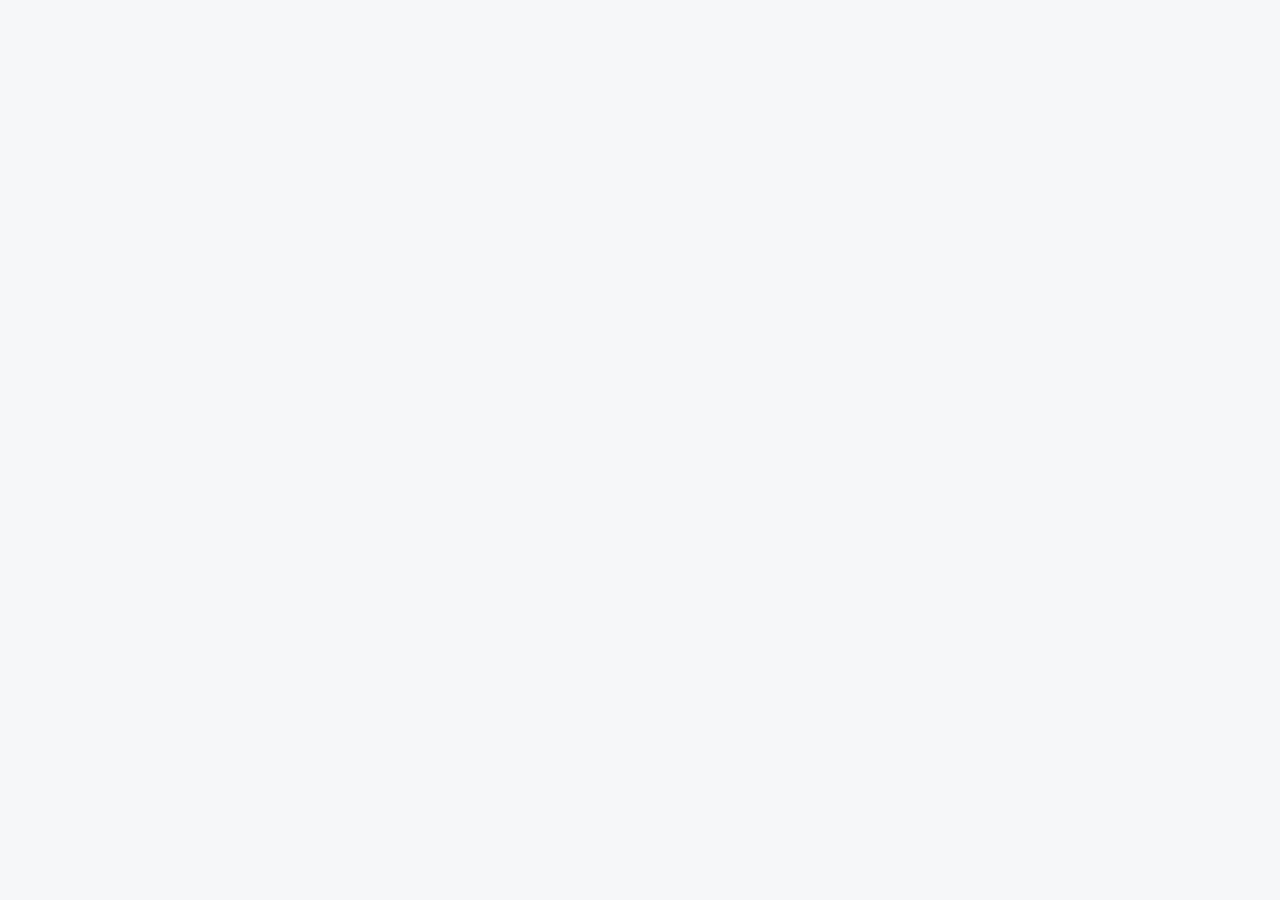
==== index.html @ ed0fdbe1 "Add files via upload" ====
<!doctype html>
<html lang="en">
<head>
  <meta charset="utf-8" />
  <meta name="viewport" content="width=device-width, initial-scale=1" />
  <title>Investable Foundation</title>
  <style>
    body { margin: 0; font-family: system-ui, sans-serif; background: #f6f7f9; color: #1a1a1a;
           display: grid; place-items: center; min-height: 100vh; padding: 16px; box-sizing: border-box; }
    .card { background: #fff; border-radius: 16px; padding: 32px; max-width: 420px; width: 100%;
            box-shadow: 0 4px 24px rgba(0,0,0,.08); text-align: center; }
    h1 { margin: 0 0 8px; font-size: 1.5rem; }
    .status { margin-top: 24px; padding: 12px; border-radius: 10px; font-weight: 600; }
    .ok { background: #e6f6ec; color: #17663a; }
    .bad { background: #fdecec; color: #a12020; }
    .wait { background: #eef1f5; color: #555; }
    button { margin-top: 16px; padding: 10px 20px; border: 0; border-radius: 8px;
             background: #1a1a1a; color: #fff; font-size: 1rem; cursor: pointer; }
  </style>
</head>
<body>
  <div id="root"></div>

  <script src="https://cdnjs.cloudflare.com/ajax/libs/react/18.3.1/umd/react.production.min.js"></script>
  <script src="https://cdnjs.cloudflare.com/ajax/libs/react-dom/18.3.1/umd/react-dom.production.min.js"></script>
  <script src="https://cdnjs.cloudflare.com/ajax/libs/babel-standalone/7.26.4/babel.min.js"></script>

  <script type="text/babel">
    const REPO = "Investable-business/investable-foundation";

    function App() {
      const [status, setStatus] = React.useState("wait");

      function check() {
        setStatus("wait");
        fetch(`https://api.github.com/repos/${REPO}`)
          .then(r => setStatus(r.ok ? "ok" : "bad"))
          .catch(() => setStatus("bad"));
      }

      React.useEffect(check, []);

      const text = {
        wait: "Checking connection…",
        ok: "✅ Connected to GitHub",
        bad: "❌ Could not reach GitHub",
      }[status];

      return (
        <div className="card">
          <h1>Investable Foundation</h1>
          <p>Test page. If you can see this, React is working.</p>
          <div className={`status ${status}`}>{text}</div>
          <button onClick={check}>Check again</button>
        </div>
      );
    }

    ReactDOM.createRoot(document.getElementById("root")).render(<App />);
  </script>
</body>
</html>
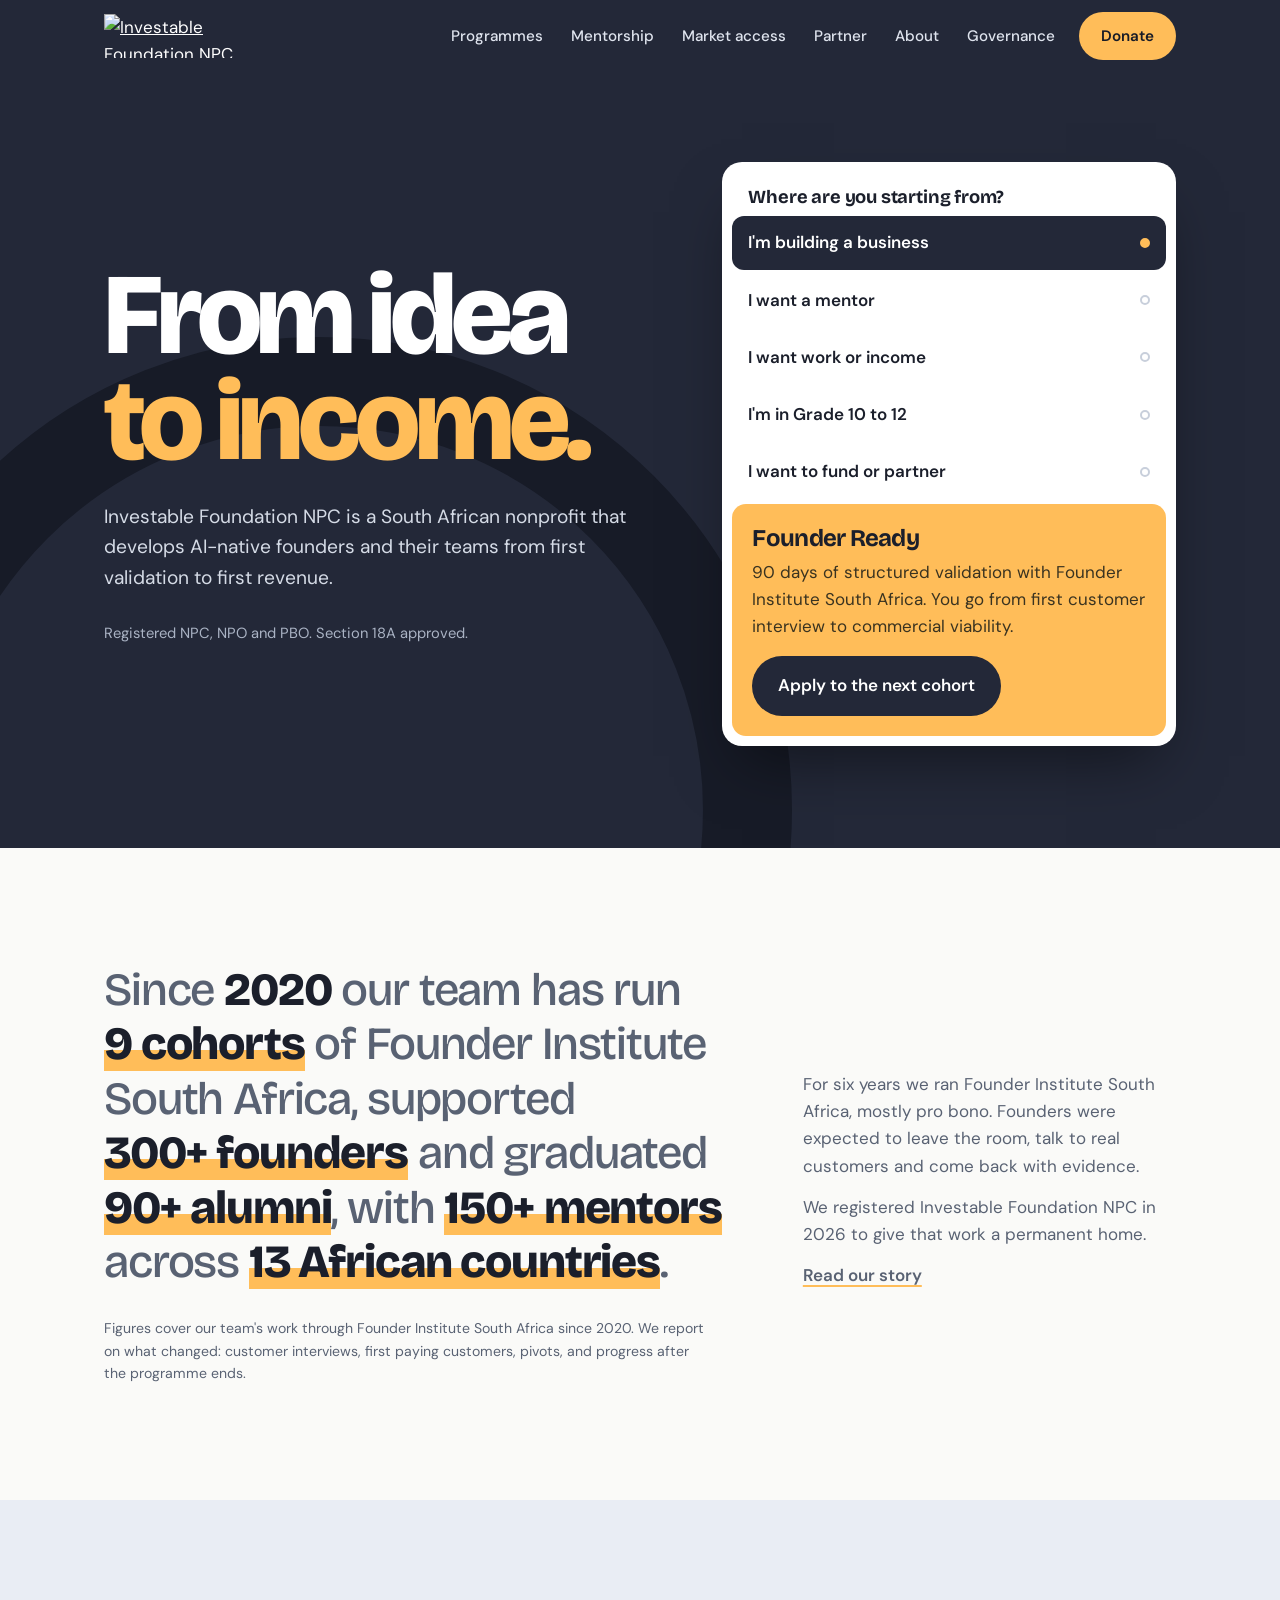
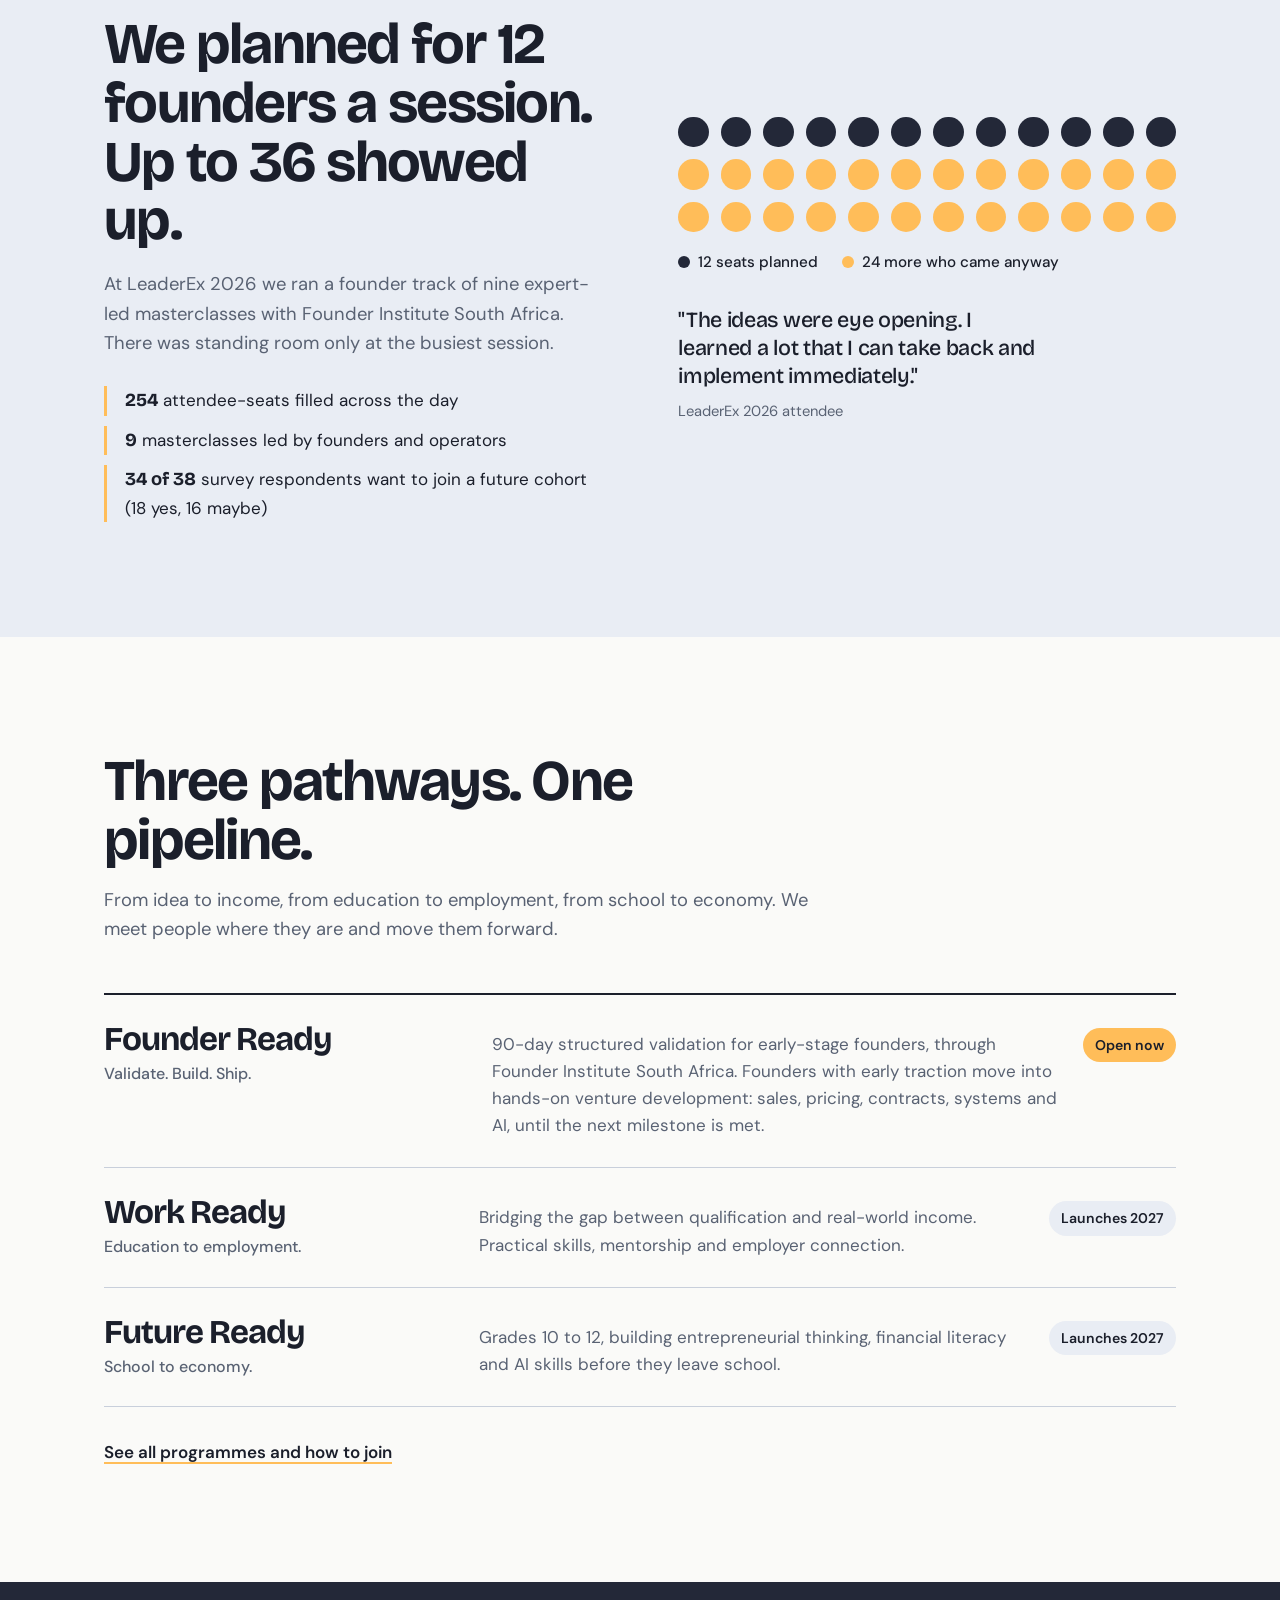
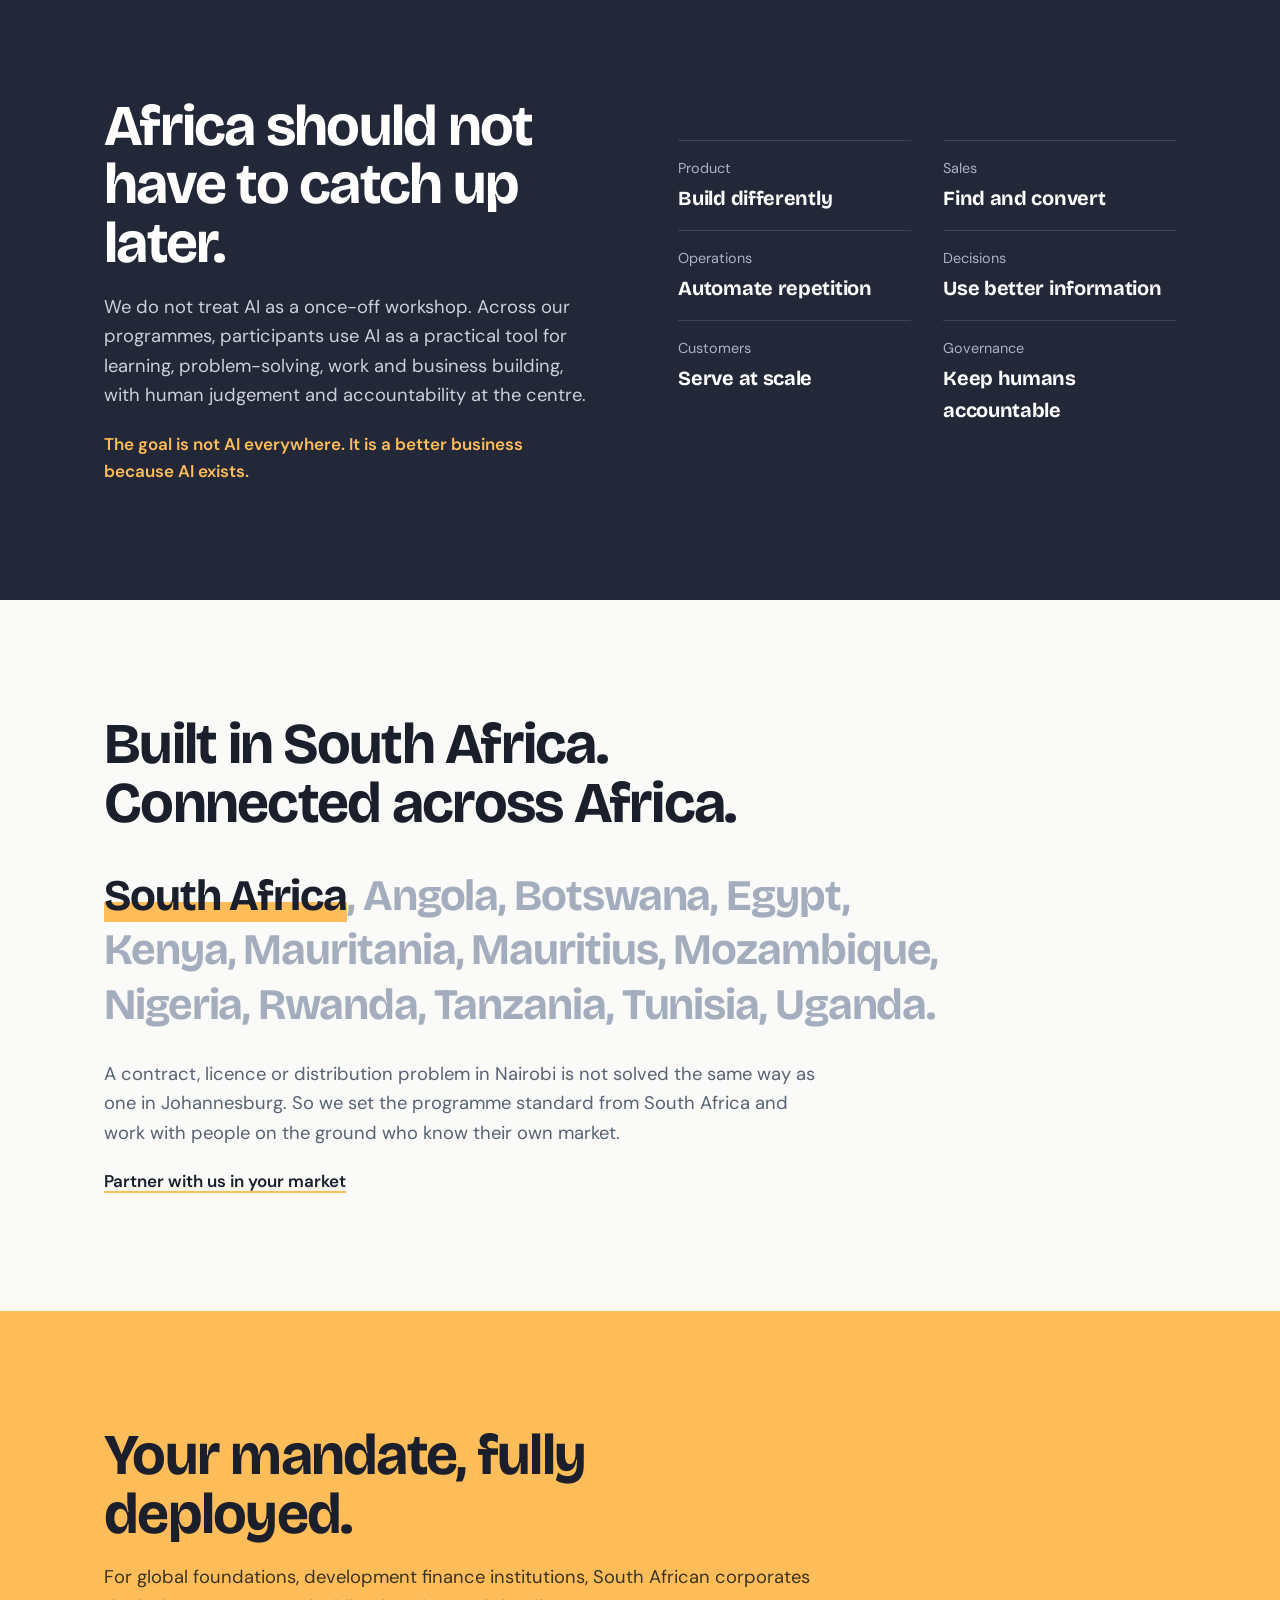
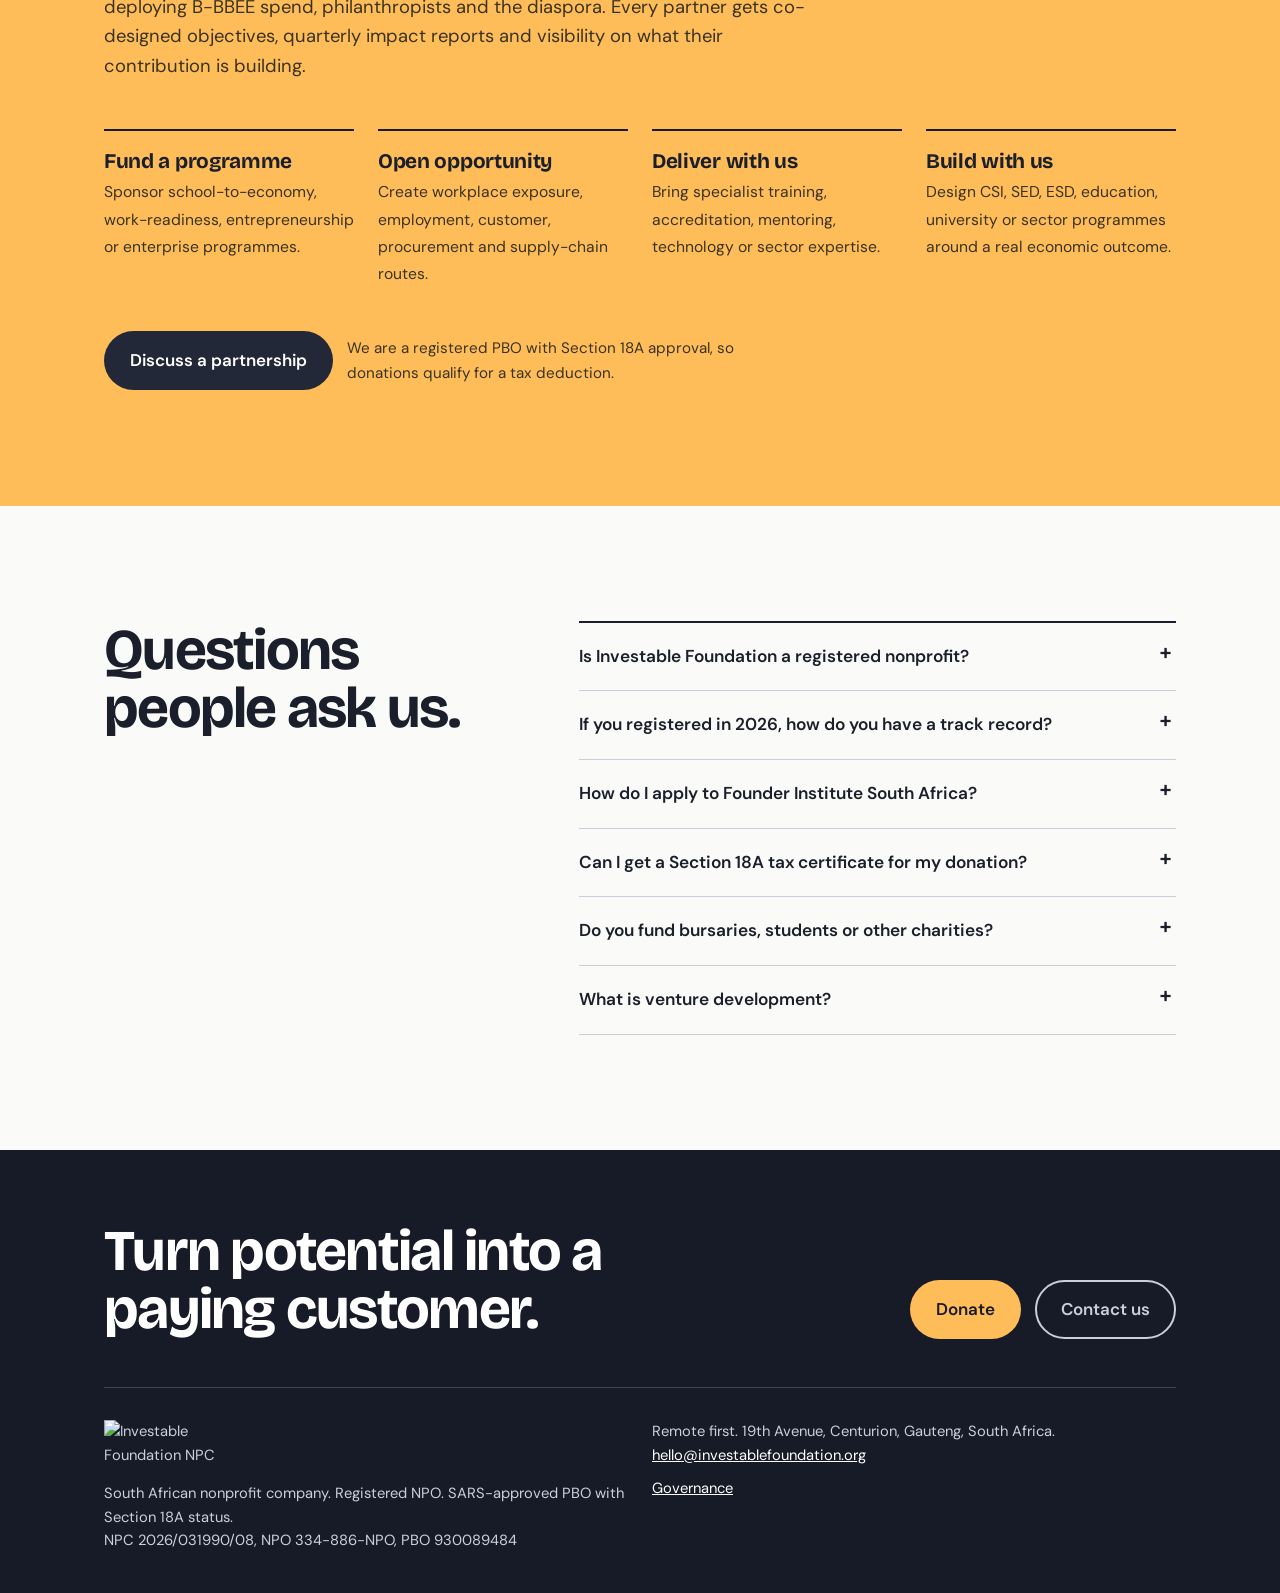
==== commit ba73987a: "Add files via upload" ====
--- a/index.html
+++ b/index.html
@@ -3,60 +3,426 @@
 <head>
   <meta charset="utf-8" />
   <meta name="viewport" content="width=device-width, initial-scale=1" />
-  <title>Investable Foundation</title>
+  <title>Investable Foundation NPC | From idea to income</title>
+  <meta name="description" content="A South African nonprofit that develops AI-native founders and their teams from first validation to first revenue. 300+ founders supported since 2020." />
+  <link rel="preconnect" href="https://fonts.googleapis.com" />
+  <link rel="preconnect" href="https://fonts.gstatic.com" crossorigin />
+  <link href="https://fonts.googleapis.com/css2?family=Bricolage+Grotesque:opsz,wght@12..96,500;12..96,700;12..96,800&family=DM+Sans:opsz,wght@9..40,400;9..40,500;9..40,600&display=swap" rel="stylesheet" />
   <style>
-    body { margin: 0; font-family: system-ui, sans-serif; background: #f6f7f9; color: #1a1a1a;
-           display: grid; place-items: center; min-height: 100vh; padding: 16px; box-sizing: border-box; }
-    .card { background: #fff; border-radius: 16px; padding: 32px; max-width: 420px; width: 100%;
-            box-shadow: 0 4px 24px rgba(0,0,0,.08); text-align: center; }
-    h1 { margin: 0 0 8px; font-size: 1.5rem; }
-    .status { margin-top: 24px; padding: 12px; border-radius: 10px; font-weight: 600; }
-    .ok { background: #e6f6ec; color: #17663a; }
-    .bad { background: #fdecec; color: #a12020; }
-    .wait { background: #eef1f5; color: #555; }
-    button { margin-top: 16px; padding: 10px 20px; border: 0; border-radius: 8px;
-             background: #1a1a1a; color: #fff; font-size: 1rem; cursor: pointer; }
+    :root {
+      --navy: #232838;       /* brand navy */
+      --navy-deep: #171b27;
+      --gold: #ffbd59;       /* brand gold */
+      --paper: #fafaf8;
+      --mist: #e9edf4;
+      --ink: #1b1f2b;
+      --slate: #596273;
+      --line: #c8cfdb;
+      --display: "Bricolage Grotesque", system-ui, sans-serif;
+      --body: "DM Sans", system-ui, sans-serif;
+      --pad: clamp(20px, 5vw, 72px);
+    }
+    * { box-sizing: border-box; }
+    html { scroll-behavior: smooth; }
+    body { margin: 0; font-family: var(--body); color: var(--ink); background: var(--paper); line-height: 1.6; font-size: 17px; }
+    img { max-width: 100%; }
+    a { color: inherit; }
+    .wrap { max-width: 1200px; margin: 0 auto; padding-inline: var(--pad); }
+    h1, h2, h3 { font-family: var(--display); letter-spacing: -0.03em; line-height: 1.02; margin: 0; }
+    h2 { font-size: clamp(2rem, 4.6vw, 3.6rem); font-weight: 700; max-width: 18ch; }
+    p { margin: 0; }
+    .lede { font-size: 1.15rem; max-width: 56ch; color: var(--slate); }
+    :focus-visible { outline: 3px solid var(--gold); outline-offset: 3px; border-radius: 4px; }
+
+    .btn { display: inline-block; padding: 14px 24px; border-radius: 999px; font-weight: 600; text-decoration: none; border: 2px solid transparent;
+           transition: background .15s, color .15s, border-color .15s; }
+    .btn-gold { background: var(--gold); color: var(--navy-deep); }
+    .btn-gold:hover { background: #ffcd82; }
+    .btn-navy { background: var(--navy); color: #fff; }
+    .btn-navy:hover { background: var(--navy-deep); }
+    .btn-line { border-color: currentColor; }
+    .btn-line:hover { background: rgba(255,255,255,.1); }
+    .text-link { font-weight: 600; text-underline-offset: 4px; text-decoration-thickness: 2px; text-decoration-color: var(--gold); }
+
+    /* ---------- Header ---------- */
+    header { background: var(--navy); color: #fff; position: sticky; top: 0; z-index: 20; }
+    header .wrap { display: flex; align-items: center; gap: 24px; min-height: 72px; }
+    header img { height: 44px; width: auto; display: block; }
+    nav { margin-left: auto; display: flex; gap: 28px; }
+    nav a { text-decoration: none; font-weight: 500; font-size: .95rem; color: #dfe4ee; }
+    nav a:hover { color: var(--gold); }
+    header .btn { padding: 10px 20px; font-size: .95rem; }
+
+    /* ---------- Hero ---------- */
+    .hero { background: var(--navy); color: #fff; padding: clamp(40px, 7vw, 96px) 0 clamp(56px, 8vw, 112px); position: relative; overflow: hidden; }
+    .hero::before { content: ""; position: absolute; left: -12vw; bottom: -34vw; width: 60vw; height: 60vw; border-radius: 50%;
+                    border: 7vw solid var(--navy-deep); pointer-events: none; }
+    .hero .wrap { display: grid; grid-template-columns: 1.1fr .9fr; gap: clamp(32px, 5vw, 80px); align-items: center; position: relative; }
+    h1 { font-size: clamp(3.2rem, 9vw, 7.2rem); font-weight: 800; line-height: .92; letter-spacing: -0.045em; }
+    h1 span { color: var(--gold); display: block; }
+    .hero p.sub { margin-top: 28px; font-size: 1.2rem; color: #d5dbe6; max-width: 44ch; }
+    .hero .status { margin-top: 28px; font-size: .92rem; color: #aab3c4; }
+
+    /* Router: pick who you are, see your next step */
+    .router { background: #fff; color: var(--ink); border-radius: 20px; padding: 10px; box-shadow: 0 30px 60px -20px rgba(0,0,0,.5); }
+    .router h2 { font-size: 1.15rem; letter-spacing: -0.01em; padding: 16px 16px 10px; max-width: none; }
+    .router [role=tablist] { display: grid; gap: 4px; }
+    .router [role=tab] { all: unset; box-sizing: border-box; width: 100%; cursor: pointer; padding: 13px 16px; border-radius: 12px; font-weight: 600;
+                         display: flex; justify-content: space-between; align-items: center; transition: background .15s; }
+    .router [role=tab]:hover { background: var(--mist); }
+    .router [role=tab]:focus-visible { outline: 3px solid var(--gold); }
+    .router [role=tab][aria-selected=true] { background: var(--navy); color: #fff; }
+    .router [role=tab] i { width: 10px; height: 10px; border-radius: 50%; border: 2px solid var(--line); flex: none; }
+    .router [role=tab][aria-selected=true] i { background: var(--gold); border-color: var(--gold); }
+    .panel { margin-top: 6px; background: var(--gold); border-radius: 14px; padding: 22px 20px 20px; }
+    .panel h3 { font-size: 1.5rem; font-weight: 700; }
+    .panel p { margin: 8px 0 16px; color: #3a3320; }
+    .panel[hidden] { display: none; }
+
+    /* ---------- Sections ---------- */
+    section { padding: clamp(64px, 9vw, 128px) 0; }
+    .record { background: var(--paper); }
+    .record .statement { font-family: var(--display); font-weight: 500; font-size: clamp(1.6rem, 3.6vw, 3rem); line-height: 1.18; letter-spacing: -0.025em; max-width: 26ch; color: var(--slate); }
+    .record .statement b { color: var(--ink); font-weight: 800; white-space: nowrap; }
+    .record .statement b mark { background: linear-gradient(transparent 62%, var(--gold) 62%); color: inherit; }
+    .record .cols { display: grid; grid-template-columns: 1.25fr .75fr; gap: clamp(32px, 6vw, 96px); align-items: end; }
+    .record .story p + p { margin-top: 14px; }
+    .record .story { color: var(--slate); }
+    .footnote { font-size: .88rem; color: var(--slate); margin-top: 28px; max-width: 60ch; }
+
+    /* LeaderEx: 12 planned vs 36 who showed up */
+    .proof { background: var(--mist); }
+    .proof .cols { display: grid; grid-template-columns: 1fr 1fr; gap: clamp(32px, 6vw, 96px); align-items: center; }
+    .proof h2 { margin-bottom: 20px; }
+    .seats { display: grid; grid-template-columns: repeat(12, 1fr); gap: clamp(6px, 1vw, 12px); max-width: 520px; }
+    .seats i { aspect-ratio: 1; border-radius: 50%; background: var(--gold); }
+    .seats i.planned { background: var(--navy); }
+    .legend { display: flex; gap: 24px; flex-wrap: wrap; margin-top: 18px; font-size: .95rem; font-weight: 500; }
+    .legend span::before { content: ""; display: inline-block; width: 12px; height: 12px; border-radius: 50%; margin-right: 8px; background: var(--navy); vertical-align: -1px; }
+    .legend span + span::before { background: var(--gold); }
+    .facts { list-style: none; padding: 0; margin: 28px 0 0; display: grid; gap: 10px; }
+    .facts li { padding-left: 18px; border-left: 3px solid var(--gold); }
+    .facts b { font-family: var(--display); font-size: 1.15rem; }
+    blockquote { margin: 32px 0 0; font-family: var(--display); font-size: 1.35rem; font-weight: 500; line-height: 1.3; letter-spacing: -0.015em; max-width: 26ch; }
+    blockquote footer { all: unset; display: block; margin-top: 10px; font: 400 .92rem var(--body); color: var(--slate); letter-spacing: 0; }
+
+    /* Programmes */
+    .programmes h2 { margin-bottom: 16px; }
+    .ways { margin-top: 48px; border-top: 2px solid var(--ink); }
+    .way { display: grid; grid-template-columns: .9fr 1.4fr auto; gap: 24px; align-items: baseline; padding: 28px 0; border-bottom: 1px solid var(--line); }
+    .way h3 { font-size: clamp(1.5rem, 2.6vw, 2.1rem); font-weight: 700; }
+    .way h3 small { display: block; font: 500 1rem var(--body); color: var(--slate); letter-spacing: 0; margin-top: 6px; }
+    .way p { color: var(--slate); max-width: 52ch; }
+    .tag { font-size: .88rem; font-weight: 600; padding: 6px 12px; border-radius: 999px; background: var(--mist); white-space: nowrap; }
+    .tag.open { background: var(--gold); }
+
+    /* AI */
+    .ai { background: var(--navy); color: #fff; }
+    .ai .cols { display: grid; grid-template-columns: 1fr 1fr; gap: clamp(32px, 6vw, 96px); }
+    .ai .lede { color: #c9d0dc; margin-top: 20px; }
+    .ai .punch { margin-top: 20px; font-weight: 600; color: var(--gold); max-width: 40ch; }
+    .ai dl { margin: 0; display: grid; grid-template-columns: 1fr 1fr; gap: 0 32px; align-self: center; }
+    .ai dl div { padding: 16px 0; border-top: 1px solid #3b4257; }
+    .ai dt { font-size: .9rem; color: #aab3c4; }
+    .ai dd { margin: 2px 0 0; font-family: var(--display); font-size: 1.25rem; font-weight: 700; letter-spacing: -0.015em; }
+
+    /* Reach */
+    .reach .countries { margin-top: 36px; font-family: var(--display); font-weight: 700; font-size: clamp(1.5rem, 3.4vw, 2.8rem); line-height: 1.25; letter-spacing: -0.025em; color: #a4adbd; max-width: 30ch; }
+    .reach .countries b { color: var(--ink); background: linear-gradient(transparent 62%, var(--gold) 62%); }
+    .reach .lede { margin-top: 28px; }
+    .reach .text-link { display: inline-block; margin-top: 20px; }
+
+    /* Partners */
+    .partners { background: var(--gold); }
+    .partners .lede { color: #3a3320; margin-top: 20px; }
+    .partners ul { list-style: none; padding: 0; margin: 48px 0 0; display: grid; grid-template-columns: repeat(4, 1fr); gap: 24px; }
+    .partners li { border-top: 2px solid var(--navy-deep); padding-top: 14px; }
+    .partners li b { font-family: var(--display); font-size: 1.3rem; display: block; letter-spacing: -0.015em; }
+    .partners li span { color: #3a3320; font-size: .98rem; }
+    .partners .actions { margin-top: 44px; display: flex; gap: 14px; flex-wrap: wrap; align-items: center; }
+    .partners .note { font-size: .95rem; color: #3a3320; max-width: 46ch; }
+
+    /* FAQ */
+    .faq .cols { display: grid; grid-template-columns: .8fr 1.2fr; gap: clamp(32px, 6vw, 96px); }
+    details { border-bottom: 1px solid var(--line); }
+    details:first-of-type { border-top: 2px solid var(--ink); }
+    summary { cursor: pointer; padding: 20px 36px 20px 0; font-weight: 600; font-size: 1.08rem; list-style: none; position: relative; }
+    summary::-webkit-details-marker { display: none; }
+    summary::after { content: "+"; position: absolute; right: 4px; top: 14px; font: 500 1.6rem var(--display); }
+    details[open] summary::after { content: "–"; }
+    details p { padding: 0 0 22px; color: var(--slate); max-width: 62ch; }
+
+    /* Footer */
+    footer.site { background: var(--navy-deep); color: #c9d0dc; padding: 72px 0 40px; }
+    footer.site h2 { color: #fff; max-width: 14ch; }
+    footer.site .top { display: flex; justify-content: space-between; gap: 32px; flex-wrap: wrap; align-items: end; padding-bottom: 48px; border-bottom: 1px solid #3b4257; }
+    footer.site .actions { display: flex; gap: 14px; flex-wrap: wrap; }
+    footer.site .meta { padding-top: 32px; display: grid; grid-template-columns: 1fr 1fr; gap: 24px; font-size: .92rem; }
+    footer.site .meta a { color: #fff; }
+    footer.site img { height: 48px; margin-bottom: 14px; display: block; }
+
+    @media (max-width: 900px) {
+      nav { display: none; }
+      header .btn { margin-left: auto; }
+      .hero .wrap, .record .cols, .proof .cols, .ai .cols, .faq .cols, footer.site .meta { grid-template-columns: 1fr; }
+      .way { grid-template-columns: 1fr; gap: 10px; }
+      .way .tag { justify-self: start; }
+      .partners ul { grid-template-columns: 1fr 1fr; }
+    }
+    @media (max-width: 520px) { .partners ul, .ai dl { grid-template-columns: 1fr; } }
+    @media (prefers-reduced-motion: reduce) { * { transition: none !important; } html { scroll-behavior: auto; } }
   </style>
 </head>
 <body>
-  <div id="root"></div>
-
-  <script src="https://cdnjs.cloudflare.com/ajax/libs/react/18.3.1/umd/react.production.min.js"></script>
-  <script src="https://cdnjs.cloudflare.com/ajax/libs/react-dom/18.3.1/umd/react-dom.production.min.js"></script>
-  <script src="https://cdnjs.cloudflare.com/ajax/libs/babel-standalone/7.26.4/babel.min.js"></script>
-
-  <script type="text/babel">
-    const REPO = "Investable-business/investable-foundation";
-
-    function App() {
-      const [status, setStatus] = React.useState("wait");
-
-      function check() {
-        setStatus("wait");
-        fetch(`https://api.github.com/repos/${REPO}`)
-          .then(r => setStatus(r.ok ? "ok" : "bad"))
-          .catch(() => setStatus("bad"));
-      }
-
-      React.useEffect(check, []);
-
-      const text = {
-        wait: "Checking connection…",
-        ok: "✅ Connected to GitHub",
-        bad: "❌ Could not reach GitHub",
-      }[status];
-
-      return (
-        <div className="card">
-          <h1>Investable Foundation</h1>
-          <p>Test page. If you can see this, React is working.</p>
-          <div className={`status ${status}`}>{text}</div>
-          <button onClick={check}>Check again</button>
-        </div>
-      );
+
+  <header>
+    <div class="wrap">
+      <a href="/"><img src="https://investablefoundation.org/assets/logo-inverted-web.png" alt="Investable Foundation NPC" width="139" height="44" /></a>
+      <nav aria-label="Main">
+        <a href="https://investablefoundation.org/programmes">Programmes</a>
+        <a href="https://investablefoundation.org/mentorship">Mentorship</a>
+        <a href="https://investablefoundation.org/market-access">Market access</a>
+        <a href="https://investablefoundation.org/partner">Partner</a>
+        <a href="https://investablefoundation.org/about">About</a>
+        <a href="https://investablefoundation.org/governance">Governance</a>
+      </nav>
+      <a class="btn btn-gold" href="mailto:hello@investablefoundation.org?subject=I%20would%20like%20to%20donate">Donate</a>
+    </div>
+  </header>
+
+  <main>
+    <div class="hero">
+      <div class="wrap">
+        <div>
+          <h1>From idea <span>to income.</span></h1>
+          <p class="sub">Investable Foundation NPC is a South African nonprofit that develops AI-native founders and their teams from first validation to first revenue.</p>
+          <p class="status">Registered NPC, NPO and PBO. Section 18A approved.</p>
+        </div>
+
+        <div class="router">
+          <h2 id="router-title">Where are you starting from?</h2>
+          <div role="tablist" aria-labelledby="router-title">
+            <button role="tab" aria-selected="true" aria-controls="p-founder" id="t-founder">I'm building a business <i></i></button>
+            <button role="tab" aria-selected="false" aria-controls="p-mentor" id="t-mentor" tabindex="-1">I want a mentor <i></i></button>
+            <button role="tab" aria-selected="false" aria-controls="p-work" id="t-work" tabindex="-1">I want work or income <i></i></button>
+            <button role="tab" aria-selected="false" aria-controls="p-school" id="t-school" tabindex="-1">I'm in Grade 10 to 12 <i></i></button>
+            <button role="tab" aria-selected="false" aria-controls="p-fund" id="t-fund" tabindex="-1">I want to fund or partner <i></i></button>
+          </div>
+          <div class="panel" role="tabpanel" id="p-founder" aria-labelledby="t-founder">
+            <h3>Founder Ready</h3>
+            <p>90 days of structured validation with Founder Institute South Africa. You go from first customer interview to commercial viability.</p>
+            <a class="btn btn-navy" href="https://investablefoundation.org/apply">Apply to the next cohort</a>
+          </div>
+          <div class="panel" role="tabpanel" id="p-mentor" aria-labelledby="t-mentor" hidden>
+            <h3>Mentorship</h3>
+            <p>Tell us about you and your business, and we'll assess how one of the 150+ mentors in our network can help.</p>
+            <a class="btn btn-navy" href="/apply">Apply for mentorship</a>
+          </div>
+          <div class="panel" role="tabpanel" id="p-work" aria-labelledby="t-work" hidden>
+            <h3>Work Ready</h3>
+            <p>Practical skills, mentorship and employer connection to get from a qualification to real income. Launches in 2027 with founding partners.</p>
+            <a class="btn btn-navy" href="https://investablefoundation.org/#start">Register your interest</a>
+          </div>
+          <div class="panel" role="tabpanel" id="p-school" aria-labelledby="t-school" hidden>
+            <h3>Future Ready</h3>
+            <p>Entrepreneurial thinking, financial literacy and AI skills for Grades 10 to 12, before you leave school. Launches in 2027 with founding partners.</p>
+            <a class="btn btn-navy" href="https://investablefoundation.org/#start">Register your interest</a>
+          </div>
+          <div class="panel" role="tabpanel" id="p-fund" aria-labelledby="t-fund" hidden>
+            <h3>Partner with us</h3>
+            <p>Co-designed objectives, quarterly impact reports, and visibility on what your contribution is building. Donations qualify for Section 18A.</p>
+            <a class="btn btn-navy" href="#partners">See how to partner</a>
+          </div>
+        </div>
+      </div>
+    </div>
+
+    <section class="record" id="track-record">
+      <div class="wrap">
+        <div class="cols">
+          <p class="statement">Since <b>2020</b> our team has run <b><mark>9 cohorts</mark></b> of Founder Institute South Africa, supported <b><mark>300+ founders</mark></b> and graduated <b><mark>90+ alumni</mark></b>, with <b><mark>150+ mentors</mark></b> across <b><mark>13 African countries</mark></b>.</p>
+          <div class="story">
+            <p>For six years we ran Founder Institute South Africa, mostly pro bono. Founders were expected to leave the room, talk to real customers and come back with evidence.</p>
+            <p>We registered Investable Foundation NPC in 2026 to give that work a permanent home.</p>
+            <p><a class="text-link" href="https://investablefoundation.org/about">Read our story</a></p>
+          </div>
+        </div>
+        <p class="footnote">Figures cover our team's work through Founder Institute South Africa since 2020. We report on what changed: customer interviews, first paying customers, pivots, and progress after the programme ends.</p>
+      </div>
+    </section>
+
+    <section class="proof" id="leaderex">
+      <div class="wrap cols">
+        <div>
+          <h2>We planned for 12 founders a session. Up to 36 showed up.</h2>
+          <p class="lede">At LeaderEx 2026 we ran a founder track of nine expert-led masterclasses with Founder Institute South Africa. There was standing room only at the busiest session.</p>
+          <ul class="facts">
+            <li><b>254</b> attendee-seats filled across the day</li>
+            <li><b>9</b> masterclasses led by founders and operators</li>
+            <li><b>34 of 38</b> survey respondents want to join a future cohort (18 yes, 16 maybe)</li>
+          </ul>
+        </div>
+        <div>
+          <div class="seats" id="seats" role="img" aria-label="36 people in a room planned for 12"></div>
+          <div class="legend"><span>12 seats planned</span><span>24 more who came anyway</span></div>
+          <blockquote>"The ideas were eye opening. I learned a lot that I can take back and implement immediately."
+            <footer>LeaderEx 2026 attendee</footer>
+          </blockquote>
+        </div>
+      </div>
+    </section>
+
+    <section class="programmes" id="programmes">
+      <div class="wrap">
+        <h2>Three pathways. One pipeline.</h2>
+        <p class="lede">From idea to income, from education to employment, from school to economy. We meet people where they are and move them forward.</p>
+        <div class="ways">
+          <div class="way">
+            <h3>Founder Ready <small>Validate. Build. Ship.</small></h3>
+            <p>90-day structured validation for early-stage founders, through Founder Institute South Africa. Founders with early traction move into hands-on venture development: sales, pricing, contracts, systems and AI, until the next milestone is met.</p>
+            <span class="tag open">Open now</span>
+          </div>
+          <div class="way">
+            <h3>Work Ready <small>Education to employment.</small></h3>
+            <p>Bridging the gap between qualification and real-world income. Practical skills, mentorship and employer connection.</p>
+            <span class="tag">Launches 2027</span>
+          </div>
+          <div class="way">
+            <h3>Future Ready <small>School to economy.</small></h3>
+            <p>Grades 10 to 12, building entrepreneurial thinking, financial literacy and AI skills before they leave school.</p>
+            <span class="tag">Launches 2027</span>
+          </div>
+        </div>
+        <p style="margin-top:32px"><a class="text-link" href="https://investablefoundation.org/programmes">See all programmes and how to join</a></p>
+      </div>
+    </section>
+
+    <section class="ai">
+      <div class="wrap cols">
+        <div>
+          <h2>Africa should not have to catch up later.</h2>
+          <p class="lede">We do not treat AI as a once-off workshop. Across our programmes, participants use AI as a practical tool for learning, problem-solving, work and business building, with human judgement and accountability at the centre.</p>
+          <p class="punch">The goal is not AI everywhere. It is a better business because AI exists.</p>
+        </div>
+        <dl>
+          <div><dt>Product</dt><dd>Build differently</dd></div>
+          <div><dt>Sales</dt><dd>Find and convert</dd></div>
+          <div><dt>Operations</dt><dd>Automate repetition</dd></div>
+          <div><dt>Decisions</dt><dd>Use better information</dd></div>
+          <div><dt>Customers</dt><dd>Serve at scale</dd></div>
+          <div><dt>Governance</dt><dd>Keep humans accountable</dd></div>
+        </dl>
+      </div>
+    </section>
+
+    <section class="reach" id="reach">
+      <div class="wrap">
+        <h2>Built in South Africa. Connected across Africa.</h2>
+        <p class="countries"><b>South Africa</b>, Angola, Botswana, Egypt, Kenya, Mauritania, Mauritius, Mozambique, Nigeria, Rwanda, Tanzania, Tunisia, Uganda.</p>
+        <p class="lede">A contract, licence or distribution problem in Nairobi is not solved the same way as one in Johannesburg. So we set the programme standard from South Africa and work with people on the ground who know their own market.</p>
+        <a class="text-link" href="https://investablefoundation.org/#start">Partner with us in your market</a>
+      </div>
+    </section>
+
+    <section class="partners" id="partners">
+      <div class="wrap">
+        <h2>Your mandate, fully deployed.</h2>
+        <p class="lede">For global foundations, development finance institutions, South African corporates deploying B-BBEE spend, philanthropists and the diaspora. Every partner gets co-designed objectives, quarterly impact reports and visibility on what their contribution is building.</p>
+        <ul>
+          <li><b>Fund a programme</b><span>Sponsor school-to-economy, work-readiness, entrepreneurship or enterprise programmes.</span></li>
+          <li><b>Open opportunity</b><span>Create workplace exposure, employment, customer, procurement and supply-chain routes.</span></li>
+          <li><b>Deliver with us</b><span>Bring specialist training, accreditation, mentoring, technology or sector expertise.</span></li>
+          <li><b>Build with us</b><span>Design CSI, SED, ESD, education, university or sector programmes around a real economic outcome.</span></li>
+        </ul>
+        <div class="actions">
+          <a class="btn btn-navy" href="https://investablefoundation.org/#start">Discuss a partnership</a>
+          <p class="note">We are a registered PBO with Section 18A approval, so donations qualify for a tax deduction.</p>
+        </div>
+      </div>
+    </section>
+
+    <section class="faq">
+      <div class="wrap cols">
+        <h2>Questions people ask us.</h2>
+        <div>
+          <details>
+            <summary>Is Investable Foundation a registered nonprofit?</summary>
+            <p>Yes. We are a registered NPC (2026/031990/08), NPO (334-886-NPO) and SARS-approved PBO (930089484) with Section 18A approval.</p>
+          </details>
+          <details>
+            <summary>If you registered in 2026, how do you have a track record?</summary>
+            <p>Our team has delivered Founder Institute South Africa since 2020, across nine cohorts and more than 90 alumni. The NPC gives that work a permanent public-benefit home.</p>
+          </details>
+          <details>
+            <summary>How do I apply to Founder Institute South Africa?</summary>
+            <p>Apply at <a href="https://investablefoundation.org/apply">investablefoundation.org/apply</a>. We will share the next cohort dates when you apply.</p>
+          </details>
+          <details>
+            <summary>Can I get a Section 18A tax certificate for my donation?</summary>
+            <p>Yes. Tell us when you donate and we will send you a Section 18A receipt. Any cash donation qualifies, including once-off, monthly and corporate donations. Donations of goods or services, and sponsorships that come with a significant benefit in return, may not qualify.</p>
+          </details>
+          <details>
+            <summary>Do you fund bursaries, students or other charities?</summary>
+            <p>No. We run structured founder development and work-readiness programmes. We do not fund individual bursaries, student studies, other foundations or charities.</p>
+          </details>
+          <details>
+            <summary>What is venture development?</summary>
+            <p>Hands-on, stage-gated support for founders with early traction. We work inside the business on sales, pricing, contracts, systems and AI until the next milestone is met. It is not shared office space.</p>
+          </details>
+        </div>
+      </div>
+    </section>
+  </main>
+
+  <footer class="site">
+    <div class="wrap">
+      <div class="top">
+        <h2>Turn potential into a paying customer.</h2>
+        <div class="actions">
+          <a class="btn btn-gold" href="mailto:hello@investablefoundation.org?subject=I%20would%20like%20to%20donate">Donate</a>
+          <a class="btn btn-line" href="https://investablefoundation.org/#start">Contact us</a>
+        </div>
+      </div>
+      <div class="meta">
+        <div>
+          <img src="https://investablefoundation.org/assets/logo-inverted-web.png" alt="Investable Foundation NPC" width="151" height="48" loading="lazy" />
+          <p>South African nonprofit company. Registered NPO. SARS-approved PBO with Section 18A status.</p>
+          <p>NPC 2026/031990/08, NPO 334-886-NPO, PBO 930089484</p>
+        </div>
+        <div>
+          <p>Remote first. 19th Avenue, Centurion, Gauteng, South Africa.</p>
+          <p><a href="mailto:hello@investablefoundation.org">hello@investablefoundation.org</a></p>
+          <p style="margin-top:10px"><a href="https://investablefoundation.org/governance">Governance</a></p>
+        </div>
+      </div>
+    </div>
+  </footer>
+
+  <script>
+    // Router tabs: click or arrow keys to switch panel.
+    const tabs = [...document.querySelectorAll('[role=tab]')];
+    function select(tab) {
+      tabs.forEach(t => {
+        const on = t === tab;
+        t.setAttribute('aria-selected', on);
+        t.tabIndex = on ? 0 : -1;
+        document.getElementById(t.getAttribute('aria-controls')).hidden = !on;
+      });
     }
-
-    ReactDOM.createRoot(document.getElementById("root")).render(<App />);
+    tabs.forEach((t, i) => {
+      t.addEventListener('click', () => select(t));
+      t.addEventListener('keydown', e => {
+        const d = { ArrowDown: 1, ArrowRight: 1, ArrowUp: -1, ArrowLeft: -1 }[e.key];
+        if (!d) return;
+        e.preventDefault();
+        const next = tabs[(i + d + tabs.length) % tabs.length];
+        select(next); next.focus();
+      });
+    });
+
+    // LeaderEx seats: 12 planned, 36 came.
+    document.getElementById('seats').innerHTML =
+      Array.from({ length: 36 }, (_, i) => `<i class="${i < 12 ? 'planned' : ''}"></i>`).join('');
   </script>
 </body>
 </html>
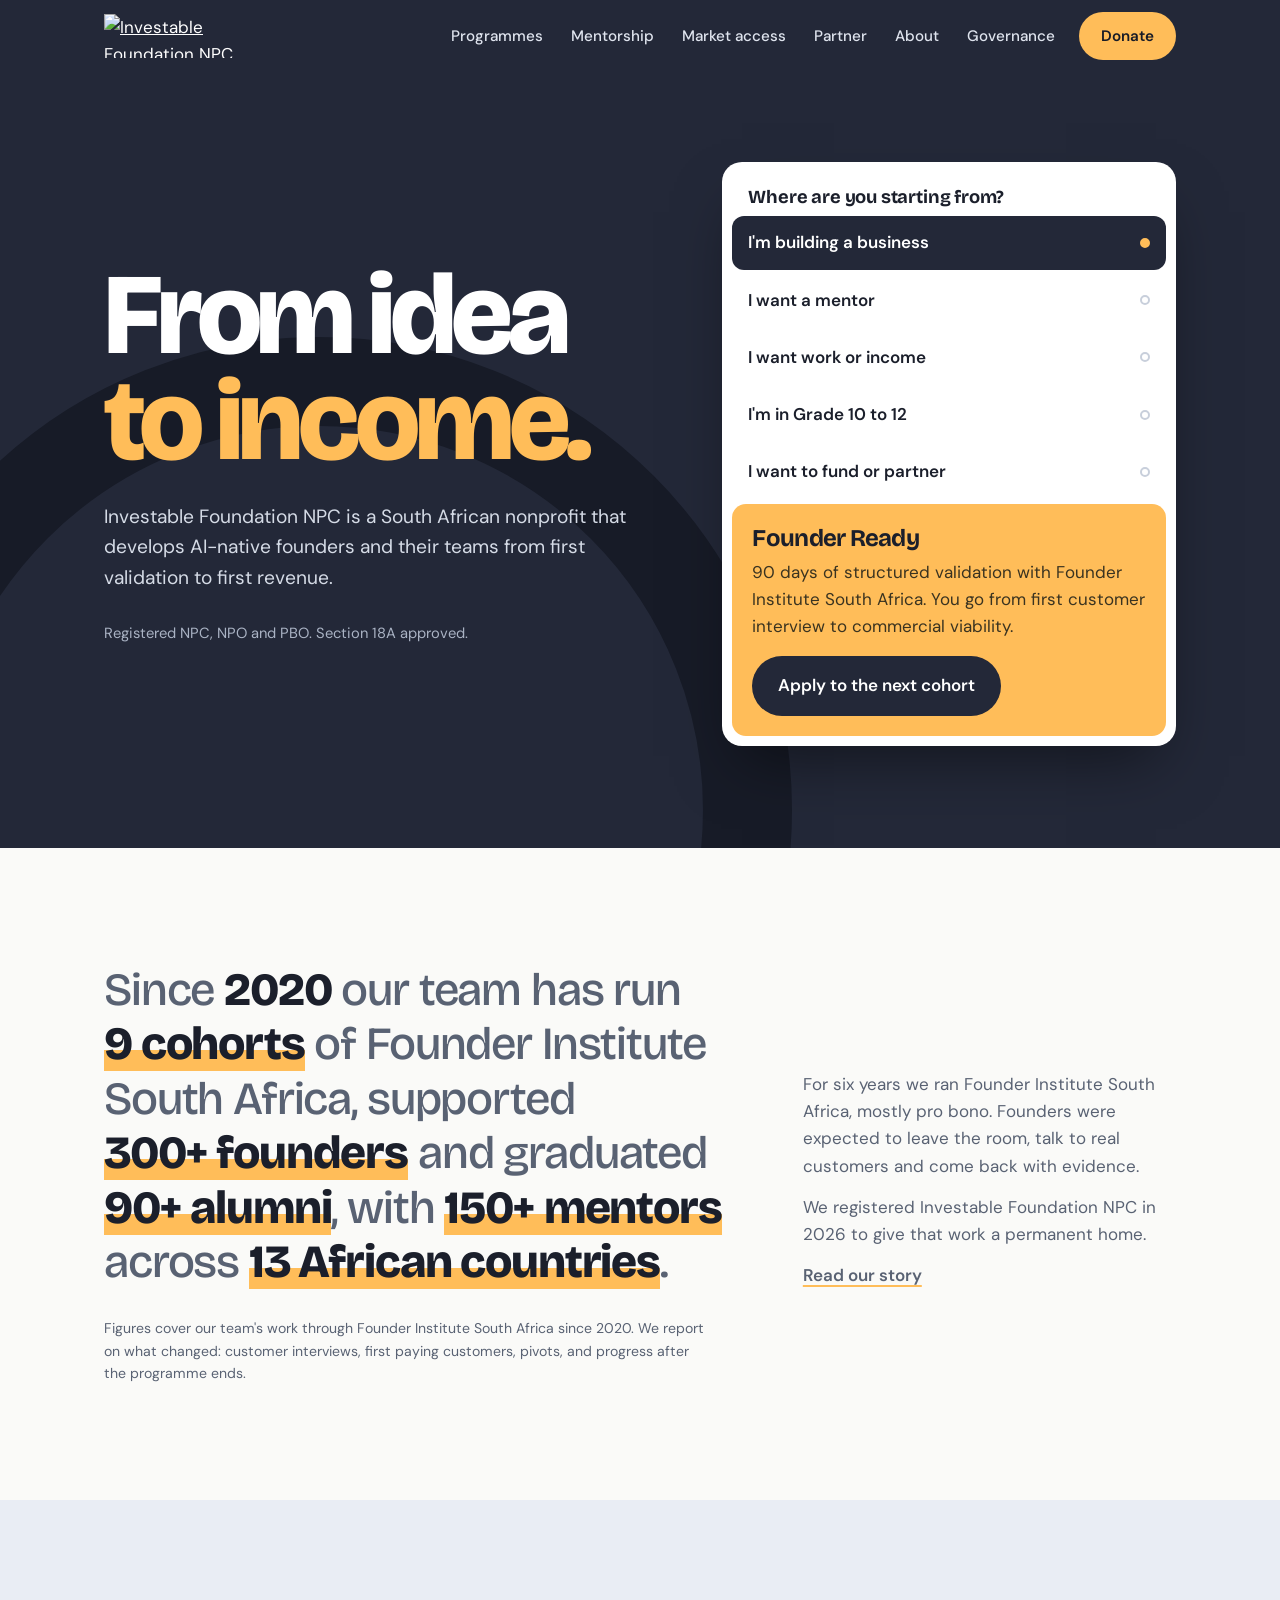
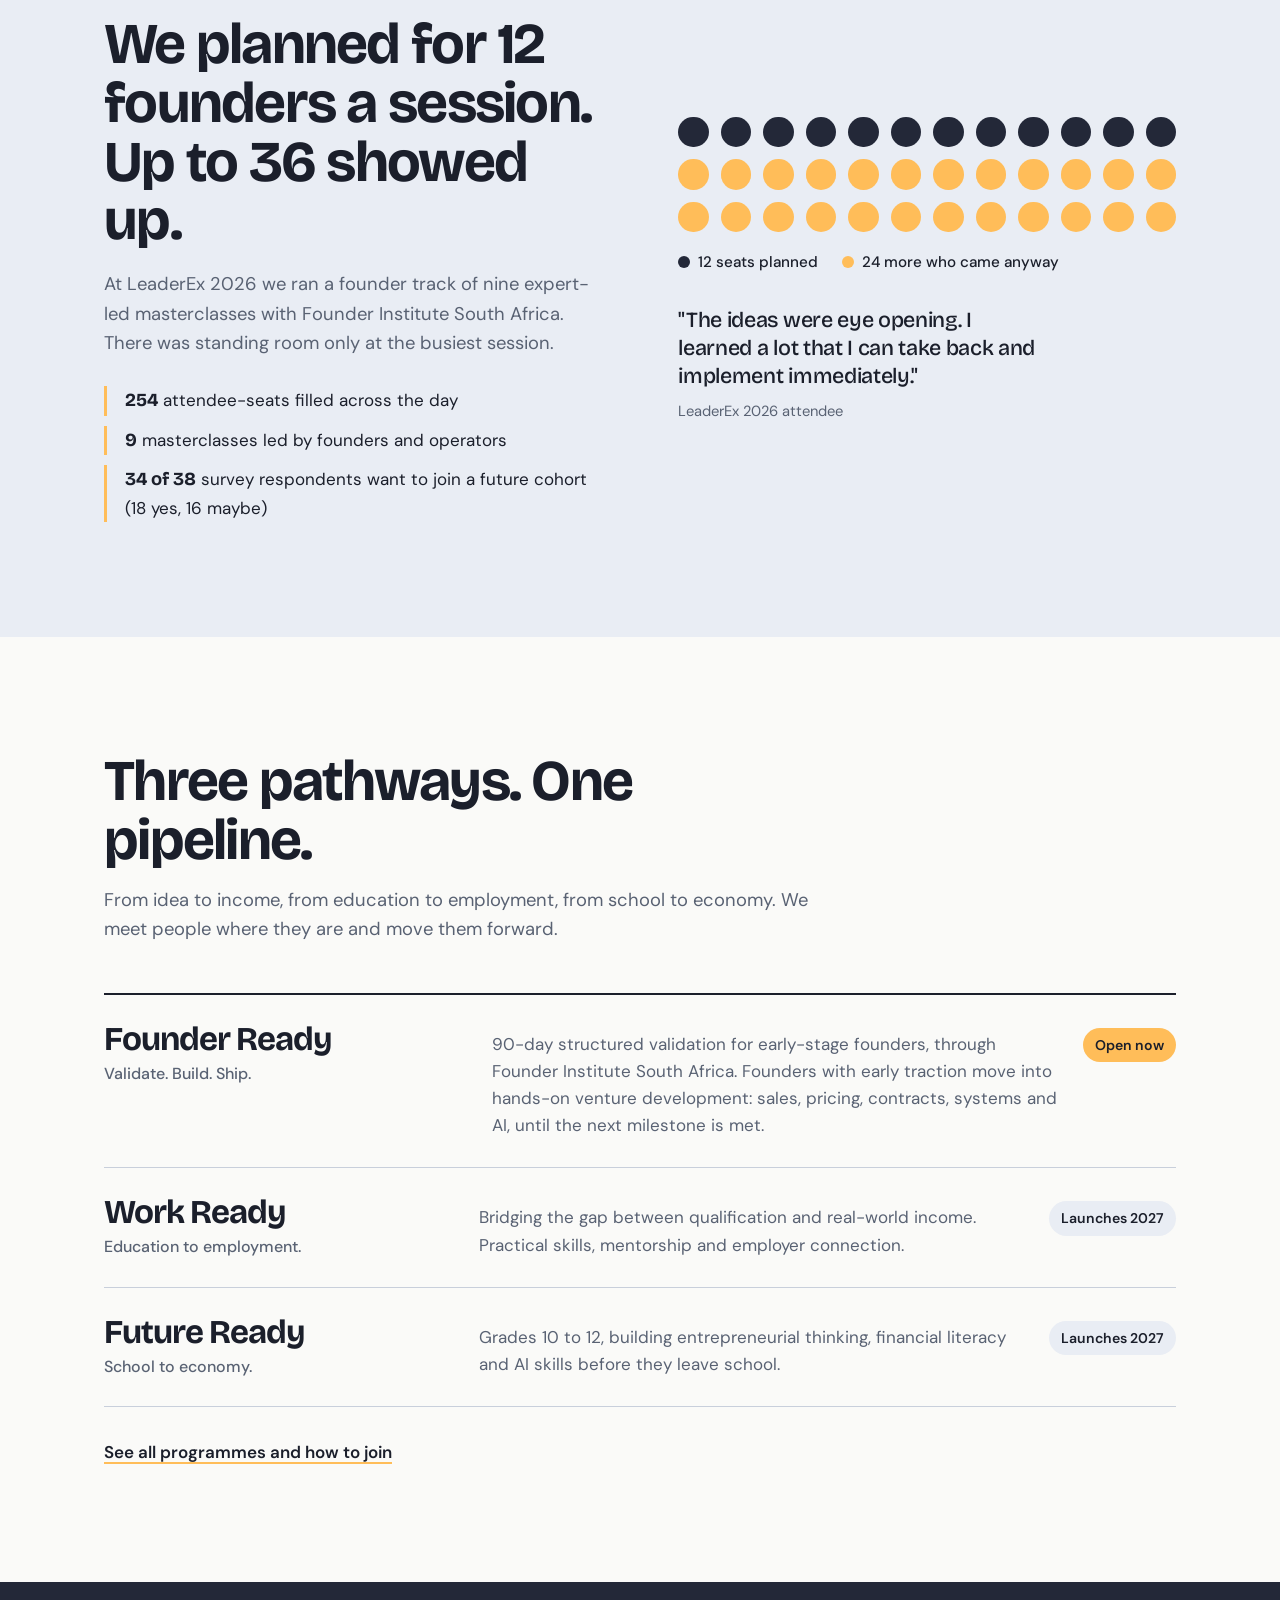
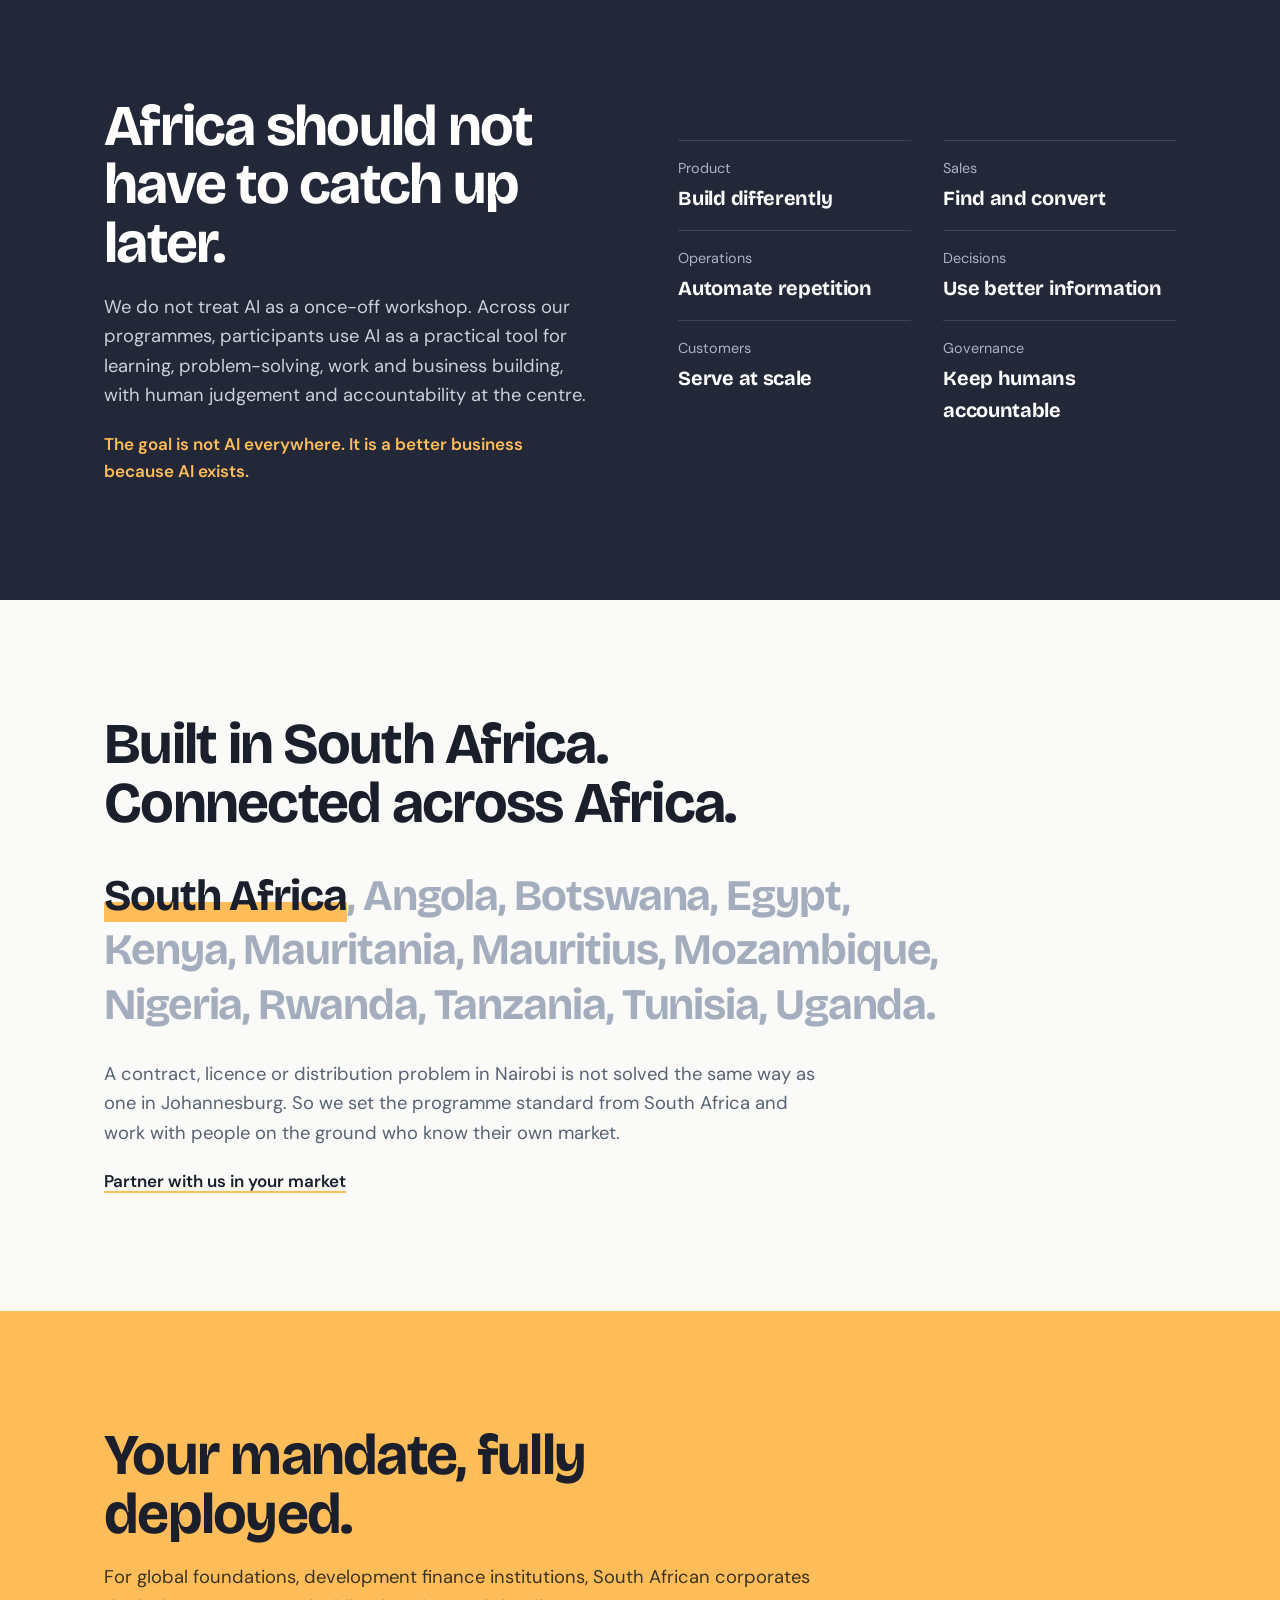
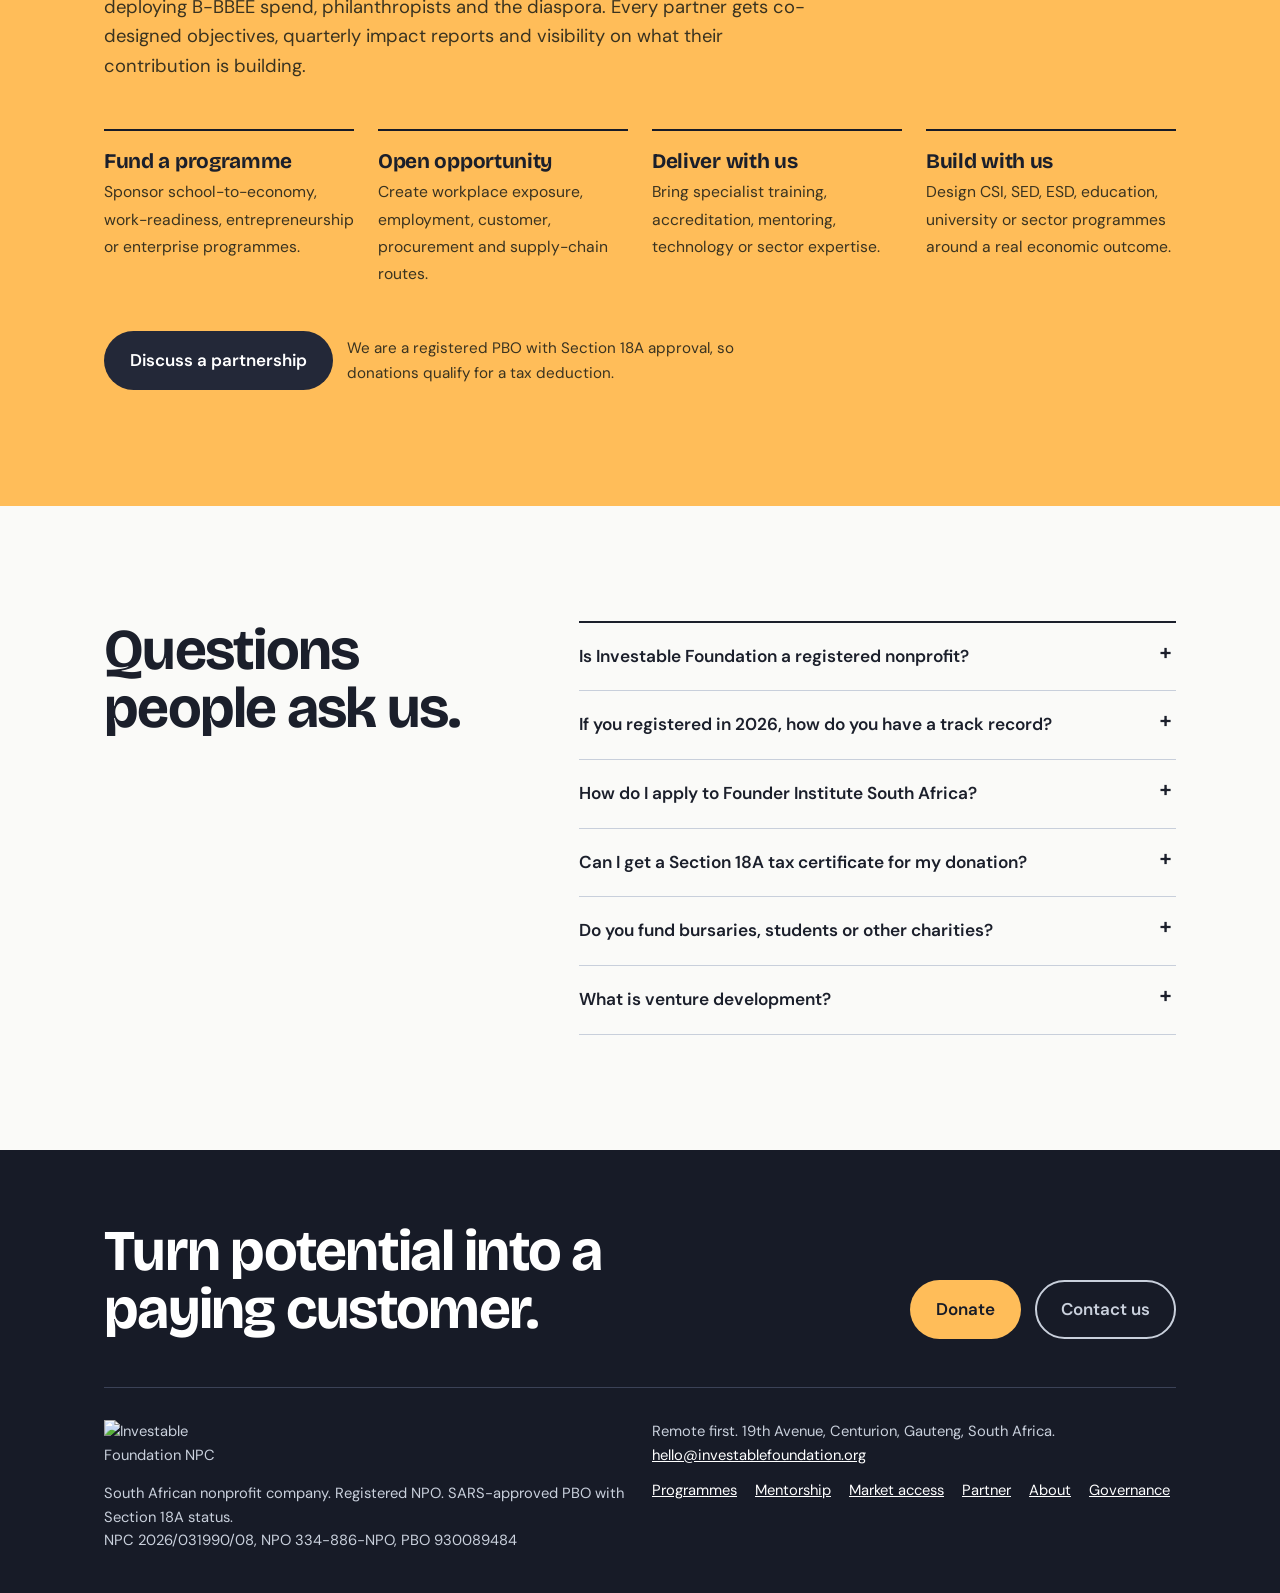
==== commit 306b4bb6: "Add files via upload" ====
--- a/index.html
+++ b/index.html
@@ -8,187 +8,11 @@
   <link rel="preconnect" href="https://fonts.googleapis.com" />
   <link rel="preconnect" href="https://fonts.gstatic.com" crossorigin />
   <link href="https://fonts.googleapis.com/css2?family=Bricolage+Grotesque:opsz,wght@12..96,500;12..96,700;12..96,800&family=DM+Sans:opsz,wght@9..40,400;9..40,500;9..40,600&display=swap" rel="stylesheet" />
-  <style>
-    :root {
-      --navy: #232838;       /* brand navy */
-      --navy-deep: #171b27;
-      --gold: #ffbd59;       /* brand gold */
-      --paper: #fafaf8;
-      --mist: #e9edf4;
-      --ink: #1b1f2b;
-      --slate: #596273;
-      --line: #c8cfdb;
-      --display: "Bricolage Grotesque", system-ui, sans-serif;
-      --body: "DM Sans", system-ui, sans-serif;
-      --pad: clamp(20px, 5vw, 72px);
-    }
-    * { box-sizing: border-box; }
-    html { scroll-behavior: smooth; }
-    body { margin: 0; font-family: var(--body); color: var(--ink); background: var(--paper); line-height: 1.6; font-size: 17px; }
-    img { max-width: 100%; }
-    a { color: inherit; }
-    .wrap { max-width: 1200px; margin: 0 auto; padding-inline: var(--pad); }
-    h1, h2, h3 { font-family: var(--display); letter-spacing: -0.03em; line-height: 1.02; margin: 0; }
-    h2 { font-size: clamp(2rem, 4.6vw, 3.6rem); font-weight: 700; max-width: 18ch; }
-    p { margin: 0; }
-    .lede { font-size: 1.15rem; max-width: 56ch; color: var(--slate); }
-    :focus-visible { outline: 3px solid var(--gold); outline-offset: 3px; border-radius: 4px; }
-
-    .btn { display: inline-block; padding: 14px 24px; border-radius: 999px; font-weight: 600; text-decoration: none; border: 2px solid transparent;
-           transition: background .15s, color .15s, border-color .15s; }
-    .btn-gold { background: var(--gold); color: var(--navy-deep); }
-    .btn-gold:hover { background: #ffcd82; }
-    .btn-navy { background: var(--navy); color: #fff; }
-    .btn-navy:hover { background: var(--navy-deep); }
-    .btn-line { border-color: currentColor; }
-    .btn-line:hover { background: rgba(255,255,255,.1); }
-    .text-link { font-weight: 600; text-underline-offset: 4px; text-decoration-thickness: 2px; text-decoration-color: var(--gold); }
-
-    /* ---------- Header ---------- */
-    header { background: var(--navy); color: #fff; position: sticky; top: 0; z-index: 20; }
-    header .wrap { display: flex; align-items: center; gap: 24px; min-height: 72px; }
-    header img { height: 44px; width: auto; display: block; }
-    nav { margin-left: auto; display: flex; gap: 28px; }
-    nav a { text-decoration: none; font-weight: 500; font-size: .95rem; color: #dfe4ee; }
-    nav a:hover { color: var(--gold); }
-    header .btn { padding: 10px 20px; font-size: .95rem; }
-
-    /* ---------- Hero ---------- */
-    .hero { background: var(--navy); color: #fff; padding: clamp(40px, 7vw, 96px) 0 clamp(56px, 8vw, 112px); position: relative; overflow: hidden; }
-    .hero::before { content: ""; position: absolute; left: -12vw; bottom: -34vw; width: 60vw; height: 60vw; border-radius: 50%;
-                    border: 7vw solid var(--navy-deep); pointer-events: none; }
-    .hero .wrap { display: grid; grid-template-columns: 1.1fr .9fr; gap: clamp(32px, 5vw, 80px); align-items: center; position: relative; }
-    h1 { font-size: clamp(3.2rem, 9vw, 7.2rem); font-weight: 800; line-height: .92; letter-spacing: -0.045em; }
-    h1 span { color: var(--gold); display: block; }
-    .hero p.sub { margin-top: 28px; font-size: 1.2rem; color: #d5dbe6; max-width: 44ch; }
-    .hero .status { margin-top: 28px; font-size: .92rem; color: #aab3c4; }
-
-    /* Router: pick who you are, see your next step */
-    .router { background: #fff; color: var(--ink); border-radius: 20px; padding: 10px; box-shadow: 0 30px 60px -20px rgba(0,0,0,.5); }
-    .router h2 { font-size: 1.15rem; letter-spacing: -0.01em; padding: 16px 16px 10px; max-width: none; }
-    .router [role=tablist] { display: grid; gap: 4px; }
-    .router [role=tab] { all: unset; box-sizing: border-box; width: 100%; cursor: pointer; padding: 13px 16px; border-radius: 12px; font-weight: 600;
-                         display: flex; justify-content: space-between; align-items: center; transition: background .15s; }
-    .router [role=tab]:hover { background: var(--mist); }
-    .router [role=tab]:focus-visible { outline: 3px solid var(--gold); }
-    .router [role=tab][aria-selected=true] { background: var(--navy); color: #fff; }
-    .router [role=tab] i { width: 10px; height: 10px; border-radius: 50%; border: 2px solid var(--line); flex: none; }
-    .router [role=tab][aria-selected=true] i { background: var(--gold); border-color: var(--gold); }
-    .panel { margin-top: 6px; background: var(--gold); border-radius: 14px; padding: 22px 20px 20px; }
-    .panel h3 { font-size: 1.5rem; font-weight: 700; }
-    .panel p { margin: 8px 0 16px; color: #3a3320; }
-    .panel[hidden] { display: none; }
-
-    /* ---------- Sections ---------- */
-    section { padding: clamp(64px, 9vw, 128px) 0; }
-    .record { background: var(--paper); }
-    .record .statement { font-family: var(--display); font-weight: 500; font-size: clamp(1.6rem, 3.6vw, 3rem); line-height: 1.18; letter-spacing: -0.025em; max-width: 26ch; color: var(--slate); }
-    .record .statement b { color: var(--ink); font-weight: 800; white-space: nowrap; }
-    .record .statement b mark { background: linear-gradient(transparent 62%, var(--gold) 62%); color: inherit; }
-    .record .cols { display: grid; grid-template-columns: 1.25fr .75fr; gap: clamp(32px, 6vw, 96px); align-items: end; }
-    .record .story p + p { margin-top: 14px; }
-    .record .story { color: var(--slate); }
-    .footnote { font-size: .88rem; color: var(--slate); margin-top: 28px; max-width: 60ch; }
-
-    /* LeaderEx: 12 planned vs 36 who showed up */
-    .proof { background: var(--mist); }
-    .proof .cols { display: grid; grid-template-columns: 1fr 1fr; gap: clamp(32px, 6vw, 96px); align-items: center; }
-    .proof h2 { margin-bottom: 20px; }
-    .seats { display: grid; grid-template-columns: repeat(12, 1fr); gap: clamp(6px, 1vw, 12px); max-width: 520px; }
-    .seats i { aspect-ratio: 1; border-radius: 50%; background: var(--gold); }
-    .seats i.planned { background: var(--navy); }
-    .legend { display: flex; gap: 24px; flex-wrap: wrap; margin-top: 18px; font-size: .95rem; font-weight: 500; }
-    .legend span::before { content: ""; display: inline-block; width: 12px; height: 12px; border-radius: 50%; margin-right: 8px; background: var(--navy); vertical-align: -1px; }
-    .legend span + span::before { background: var(--gold); }
-    .facts { list-style: none; padding: 0; margin: 28px 0 0; display: grid; gap: 10px; }
-    .facts li { padding-left: 18px; border-left: 3px solid var(--gold); }
-    .facts b { font-family: var(--display); font-size: 1.15rem; }
-    blockquote { margin: 32px 0 0; font-family: var(--display); font-size: 1.35rem; font-weight: 500; line-height: 1.3; letter-spacing: -0.015em; max-width: 26ch; }
-    blockquote footer { all: unset; display: block; margin-top: 10px; font: 400 .92rem var(--body); color: var(--slate); letter-spacing: 0; }
-
-    /* Programmes */
-    .programmes h2 { margin-bottom: 16px; }
-    .ways { margin-top: 48px; border-top: 2px solid var(--ink); }
-    .way { display: grid; grid-template-columns: .9fr 1.4fr auto; gap: 24px; align-items: baseline; padding: 28px 0; border-bottom: 1px solid var(--line); }
-    .way h3 { font-size: clamp(1.5rem, 2.6vw, 2.1rem); font-weight: 700; }
-    .way h3 small { display: block; font: 500 1rem var(--body); color: var(--slate); letter-spacing: 0; margin-top: 6px; }
-    .way p { color: var(--slate); max-width: 52ch; }
-    .tag { font-size: .88rem; font-weight: 600; padding: 6px 12px; border-radius: 999px; background: var(--mist); white-space: nowrap; }
-    .tag.open { background: var(--gold); }
-
-    /* AI */
-    .ai { background: var(--navy); color: #fff; }
-    .ai .cols { display: grid; grid-template-columns: 1fr 1fr; gap: clamp(32px, 6vw, 96px); }
-    .ai .lede { color: #c9d0dc; margin-top: 20px; }
-    .ai .punch { margin-top: 20px; font-weight: 600; color: var(--gold); max-width: 40ch; }
-    .ai dl { margin: 0; display: grid; grid-template-columns: 1fr 1fr; gap: 0 32px; align-self: center; }
-    .ai dl div { padding: 16px 0; border-top: 1px solid #3b4257; }
-    .ai dt { font-size: .9rem; color: #aab3c4; }
-    .ai dd { margin: 2px 0 0; font-family: var(--display); font-size: 1.25rem; font-weight: 700; letter-spacing: -0.015em; }
-
-    /* Reach */
-    .reach .countries { margin-top: 36px; font-family: var(--display); font-weight: 700; font-size: clamp(1.5rem, 3.4vw, 2.8rem); line-height: 1.25; letter-spacing: -0.025em; color: #a4adbd; max-width: 30ch; }
-    .reach .countries b { color: var(--ink); background: linear-gradient(transparent 62%, var(--gold) 62%); }
-    .reach .lede { margin-top: 28px; }
-    .reach .text-link { display: inline-block; margin-top: 20px; }
-
-    /* Partners */
-    .partners { background: var(--gold); }
-    .partners .lede { color: #3a3320; margin-top: 20px; }
-    .partners ul { list-style: none; padding: 0; margin: 48px 0 0; display: grid; grid-template-columns: repeat(4, 1fr); gap: 24px; }
-    .partners li { border-top: 2px solid var(--navy-deep); padding-top: 14px; }
-    .partners li b { font-family: var(--display); font-size: 1.3rem; display: block; letter-spacing: -0.015em; }
-    .partners li span { color: #3a3320; font-size: .98rem; }
-    .partners .actions { margin-top: 44px; display: flex; gap: 14px; flex-wrap: wrap; align-items: center; }
-    .partners .note { font-size: .95rem; color: #3a3320; max-width: 46ch; }
-
-    /* FAQ */
-    .faq .cols { display: grid; grid-template-columns: .8fr 1.2fr; gap: clamp(32px, 6vw, 96px); }
-    details { border-bottom: 1px solid var(--line); }
-    details:first-of-type { border-top: 2px solid var(--ink); }
-    summary { cursor: pointer; padding: 20px 36px 20px 0; font-weight: 600; font-size: 1.08rem; list-style: none; position: relative; }
-    summary::-webkit-details-marker { display: none; }
-    summary::after { content: "+"; position: absolute; right: 4px; top: 14px; font: 500 1.6rem var(--display); }
-    details[open] summary::after { content: "–"; }
-    details p { padding: 0 0 22px; color: var(--slate); max-width: 62ch; }
-
-    /* Footer */
-    footer.site { background: var(--navy-deep); color: #c9d0dc; padding: 72px 0 40px; }
-    footer.site h2 { color: #fff; max-width: 14ch; }
-    footer.site .top { display: flex; justify-content: space-between; gap: 32px; flex-wrap: wrap; align-items: end; padding-bottom: 48px; border-bottom: 1px solid #3b4257; }
-    footer.site .actions { display: flex; gap: 14px; flex-wrap: wrap; }
-    footer.site .meta { padding-top: 32px; display: grid; grid-template-columns: 1fr 1fr; gap: 24px; font-size: .92rem; }
-    footer.site .meta a { color: #fff; }
-    footer.site img { height: 48px; margin-bottom: 14px; display: block; }
-
-    @media (max-width: 900px) {
-      nav { display: none; }
-      header .btn { margin-left: auto; }
-      .hero .wrap, .record .cols, .proof .cols, .ai .cols, .faq .cols, footer.site .meta { grid-template-columns: 1fr; }
-      .way { grid-template-columns: 1fr; gap: 10px; }
-      .way .tag { justify-self: start; }
-      .partners ul { grid-template-columns: 1fr 1fr; }
-    }
-    @media (max-width: 520px) { .partners ul, .ai dl { grid-template-columns: 1fr; } }
-    @media (prefers-reduced-motion: reduce) { * { transition: none !important; } html { scroll-behavior: auto; } }
-  </style>
+  <link rel="stylesheet" href="/site.css" />
 </head>
 <body>
 
-  <header>
-    <div class="wrap">
-      <a href="/"><img src="https://investablefoundation.org/assets/logo-inverted-web.png" alt="Investable Foundation NPC" width="139" height="44" /></a>
-      <nav aria-label="Main">
-        <a href="https://investablefoundation.org/programmes">Programmes</a>
-        <a href="https://investablefoundation.org/mentorship">Mentorship</a>
-        <a href="https://investablefoundation.org/market-access">Market access</a>
-        <a href="https://investablefoundation.org/partner">Partner</a>
-        <a href="https://investablefoundation.org/about">About</a>
-        <a href="https://investablefoundation.org/governance">Governance</a>
-      </nav>
-      <a class="btn btn-gold" href="mailto:hello@investablefoundation.org?subject=I%20would%20like%20to%20donate">Donate</a>
-    </div>
-  </header>
+  <header id="site-header"></header>
 
   <main>
     <div class="hero">
@@ -221,12 +45,12 @@
           <div class="panel" role="tabpanel" id="p-work" aria-labelledby="t-work" hidden>
             <h3>Work Ready</h3>
             <p>Practical skills, mentorship and employer connection to get from a qualification to real income. Launches in 2027 with founding partners.</p>
-            <a class="btn btn-navy" href="https://investablefoundation.org/#start">Register your interest</a>
+            <a class="btn btn-navy" href="https://investablefoundation.org/contact">Register your interest</a>
           </div>
           <div class="panel" role="tabpanel" id="p-school" aria-labelledby="t-school" hidden>
             <h3>Future Ready</h3>
             <p>Entrepreneurial thinking, financial literacy and AI skills for Grades 10 to 12, before you leave school. Launches in 2027 with founding partners.</p>
-            <a class="btn btn-navy" href="https://investablefoundation.org/#start">Register your interest</a>
+            <a class="btn btn-navy" href="https://investablefoundation.org/contact">Register your interest</a>
           </div>
           <div class="panel" role="tabpanel" id="p-fund" aria-labelledby="t-fund" hidden>
             <h3>Partner with us</h3>
@@ -244,7 +68,7 @@
           <div class="story">
             <p>For six years we ran Founder Institute South Africa, mostly pro bono. Founders were expected to leave the room, talk to real customers and come back with evidence.</p>
             <p>We registered Investable Foundation NPC in 2026 to give that work a permanent home.</p>
-            <p><a class="text-link" href="https://investablefoundation.org/about">Read our story</a></p>
+            <p><a class="text-link" href="/about">Read our story</a></p>
           </div>
         </div>
         <p class="footnote">Figures cover our team's work through Founder Institute South Africa since 2020. We report on what changed: customer interviews, first paying customers, pivots, and progress after the programme ends.</p>
@@ -293,7 +117,7 @@
             <span class="tag">Launches 2027</span>
           </div>
         </div>
-        <p style="margin-top:32px"><a class="text-link" href="https://investablefoundation.org/programmes">See all programmes and how to join</a></p>
+        <p style="margin-top:32px"><a class="text-link" href="/programmes">See all programmes and how to join</a></p>
       </div>
     </section>
 
@@ -320,7 +144,7 @@
         <h2>Built in South Africa. Connected across Africa.</h2>
         <p class="countries"><b>South Africa</b>, Angola, Botswana, Egypt, Kenya, Mauritania, Mauritius, Mozambique, Nigeria, Rwanda, Tanzania, Tunisia, Uganda.</p>
         <p class="lede">A contract, licence or distribution problem in Nairobi is not solved the same way as one in Johannesburg. So we set the programme standard from South Africa and work with people on the ground who know their own market.</p>
-        <a class="text-link" href="https://investablefoundation.org/#start">Partner with us in your market</a>
+        <a class="text-link" href="https://investablefoundation.org/contact">Partner with us in your market</a>
       </div>
     </section>
 
@@ -335,7 +159,7 @@
           <li><b>Build with us</b><span>Design CSI, SED, ESD, education, university or sector programmes around a real economic outcome.</span></li>
         </ul>
         <div class="actions">
-          <a class="btn btn-navy" href="https://investablefoundation.org/#start">Discuss a partnership</a>
+          <a class="btn btn-navy" href="https://investablefoundation.org/contact">Discuss a partnership</a>
           <p class="note">We are a registered PBO with Section 18A approval, so donations qualify for a tax deduction.</p>
         </div>
       </div>
@@ -374,55 +198,7 @@
     </section>
   </main>
 
-  <footer class="site">
-    <div class="wrap">
-      <div class="top">
-        <h2>Turn potential into a paying customer.</h2>
-        <div class="actions">
-          <a class="btn btn-gold" href="mailto:hello@investablefoundation.org?subject=I%20would%20like%20to%20donate">Donate</a>
-          <a class="btn btn-line" href="https://investablefoundation.org/#start">Contact us</a>
-        </div>
-      </div>
-      <div class="meta">
-        <div>
-          <img src="https://investablefoundation.org/assets/logo-inverted-web.png" alt="Investable Foundation NPC" width="151" height="48" loading="lazy" />
-          <p>South African nonprofit company. Registered NPO. SARS-approved PBO with Section 18A status.</p>
-          <p>NPC 2026/031990/08, NPO 334-886-NPO, PBO 930089484</p>
-        </div>
-        <div>
-          <p>Remote first. 19th Avenue, Centurion, Gauteng, South Africa.</p>
-          <p><a href="mailto:hello@investablefoundation.org">hello@investablefoundation.org</a></p>
-          <p style="margin-top:10px"><a href="https://investablefoundation.org/governance">Governance</a></p>
-        </div>
-      </div>
-    </div>
-  </footer>
-
-  <script>
-    // Router tabs: click or arrow keys to switch panel.
-    const tabs = [...document.querySelectorAll('[role=tab]')];
-    function select(tab) {
-      tabs.forEach(t => {
-        const on = t === tab;
-        t.setAttribute('aria-selected', on);
-        t.tabIndex = on ? 0 : -1;
-        document.getElementById(t.getAttribute('aria-controls')).hidden = !on;
-      });
-    }
-    tabs.forEach((t, i) => {
-      t.addEventListener('click', () => select(t));
-      t.addEventListener('keydown', e => {
-        const d = { ArrowDown: 1, ArrowRight: 1, ArrowUp: -1, ArrowLeft: -1 }[e.key];
-        if (!d) return;
-        e.preventDefault();
-        const next = tabs[(i + d + tabs.length) % tabs.length];
-        select(next); next.focus();
-      });
-    });
-
-    // LeaderEx seats: 12 planned, 36 came.
-    document.getElementById('seats').innerHTML =
-      Array.from({ length: 36 }, (_, i) => `<i class="${i < 12 ? 'planned' : ''}"></i>`).join('');
-  </script>
+  <footer class="site" id="site-footer"></footer>
+  <script src="/site.js"></script>
 </body>
 </html>
--- a/site.css
+++ b/site.css
@@ -0,0 +1,238 @@
+:root {
+  --navy: #232838;       /* brand navy */
+  --navy-deep: #171b27;
+  --gold: #ffbd59;       /* brand gold */
+  --paper: #fafaf8;
+  --mist: #e9edf4;
+  --ink: #1b1f2b;
+  --slate: #596273;
+  --line: #c8cfdb;
+  --display: "Bricolage Grotesque", system-ui, sans-serif;
+  --body: "DM Sans", system-ui, sans-serif;
+  --pad: clamp(20px, 5vw, 72px);
+}
+* { box-sizing: border-box; }
+html { scroll-behavior: smooth; }
+body { margin: 0; font-family: var(--body); color: var(--ink); background: var(--paper); line-height: 1.6; font-size: 17px; }
+img { max-width: 100%; }
+a { color: inherit; }
+.wrap { max-width: 1200px; margin: 0 auto; padding-inline: var(--pad); }
+h1, h2, h3 { font-family: var(--display); letter-spacing: -0.03em; line-height: 1.02; margin: 0; }
+h2 { font-size: clamp(2rem, 4.6vw, 3.6rem); font-weight: 700; max-width: 18ch; }
+p { margin: 0; }
+.lede { font-size: 1.15rem; max-width: 56ch; color: var(--slate); }
+:focus-visible { outline: 3px solid var(--gold); outline-offset: 3px; border-radius: 4px; }
+
+.btn { display: inline-block; padding: 14px 24px; border-radius: 999px; font-weight: 600; text-decoration: none; border: 2px solid transparent;
+       transition: background .15s, color .15s, border-color .15s; }
+.btn-gold { background: var(--gold); color: var(--navy-deep); }
+.btn-gold:hover { background: #ffcd82; }
+.btn-navy { background: var(--navy); color: #fff; }
+.btn-navy:hover { background: var(--navy-deep); }
+.btn-line { border-color: currentColor; }
+.btn-line:hover { background: rgba(255,255,255,.1); }
+.text-link { font-weight: 600; text-underline-offset: 4px; text-decoration-thickness: 2px; text-decoration-color: var(--gold); }
+
+/* ---------- Header ---------- */
+header { background: var(--navy); color: #fff; position: sticky; top: 0; z-index: 20; }
+header .wrap { display: flex; align-items: center; gap: 24px; min-height: 72px; }
+header img { height: 44px; width: auto; display: block; }
+nav { margin-left: auto; display: flex; gap: 28px; }
+nav a { text-decoration: none; font-weight: 500; font-size: .95rem; color: #dfe4ee; }
+nav a:hover { color: var(--gold); }
+header .btn { padding: 10px 20px; font-size: .95rem; }
+
+/* ---------- Hero ---------- */
+.hero { background: var(--navy); color: #fff; padding: clamp(40px, 7vw, 96px) 0 clamp(56px, 8vw, 112px); position: relative; overflow: hidden; }
+.hero::before { content: ""; position: absolute; left: -12vw; bottom: -34vw; width: 60vw; height: 60vw; border-radius: 50%;
+                border: 7vw solid var(--navy-deep); pointer-events: none; }
+.hero .wrap { display: grid; grid-template-columns: 1.1fr .9fr; gap: clamp(32px, 5vw, 80px); align-items: center; position: relative; }
+h1 { font-size: clamp(3.2rem, 9vw, 7.2rem); font-weight: 800; line-height: .92; letter-spacing: -0.045em; }
+h1 span { color: var(--gold); display: block; }
+.hero p.sub { margin-top: 28px; font-size: 1.2rem; color: #d5dbe6; max-width: 44ch; }
+.hero .status { margin-top: 28px; font-size: .92rem; color: #aab3c4; }
+
+/* Router: pick who you are, see your next step */
+.router { background: #fff; color: var(--ink); border-radius: 20px; padding: 10px; box-shadow: 0 30px 60px -20px rgba(0,0,0,.5); }
+.router h2 { font-size: 1.15rem; letter-spacing: -0.01em; padding: 16px 16px 10px; max-width: none; }
+.router [role=tablist] { display: grid; gap: 4px; }
+.router [role=tab] { all: unset; box-sizing: border-box; width: 100%; cursor: pointer; padding: 13px 16px; border-radius: 12px; font-weight: 600;
+                     display: flex; justify-content: space-between; align-items: center; transition: background .15s; }
+.router [role=tab]:hover { background: var(--mist); }
+.router [role=tab]:focus-visible { outline: 3px solid var(--gold); }
+.router [role=tab][aria-selected=true] { background: var(--navy); color: #fff; }
+.router [role=tab] i { width: 10px; height: 10px; border-radius: 50%; border: 2px solid var(--line); flex: none; }
+.router [role=tab][aria-selected=true] i { background: var(--gold); border-color: var(--gold); }
+.panel { margin-top: 6px; background: var(--gold); border-radius: 14px; padding: 22px 20px 20px; }
+.panel h3 { font-size: 1.5rem; font-weight: 700; }
+.panel p { margin: 8px 0 16px; color: #3a3320; }
+.panel[hidden] { display: none; }
+
+/* ---------- Sections ---------- */
+section { padding: clamp(64px, 9vw, 128px) 0; }
+.record { background: var(--paper); }
+.record .statement { font-family: var(--display); font-weight: 500; font-size: clamp(1.6rem, 3.6vw, 3rem); line-height: 1.18; letter-spacing: -0.025em; max-width: 26ch; color: var(--slate); }
+.record .statement b { color: var(--ink); font-weight: 800; white-space: nowrap; }
+.record .statement b mark { background: linear-gradient(transparent 62%, var(--gold) 62%); color: inherit; }
+.record .cols { display: grid; grid-template-columns: 1.25fr .75fr; gap: clamp(32px, 6vw, 96px); align-items: end; }
+.record .story p + p { margin-top: 14px; }
+.record .story { color: var(--slate); }
+.footnote { font-size: .88rem; color: var(--slate); margin-top: 28px; max-width: 60ch; }
+
+/* LeaderEx: 12 planned vs 36 who showed up */
+.proof { background: var(--mist); }
+.proof .cols { display: grid; grid-template-columns: 1fr 1fr; gap: clamp(32px, 6vw, 96px); align-items: center; }
+.proof h2 { margin-bottom: 20px; }
+.seats { display: grid; grid-template-columns: repeat(12, 1fr); gap: clamp(6px, 1vw, 12px); max-width: 520px; }
+.seats i { aspect-ratio: 1; border-radius: 50%; background: var(--gold); }
+.seats i.planned { background: var(--navy); }
+.legend { display: flex; gap: 24px; flex-wrap: wrap; margin-top: 18px; font-size: .95rem; font-weight: 500; }
+.legend span::before { content: ""; display: inline-block; width: 12px; height: 12px; border-radius: 50%; margin-right: 8px; background: var(--navy); vertical-align: -1px; }
+.legend span + span::before { background: var(--gold); }
+.facts { list-style: none; padding: 0; margin: 28px 0 0; display: grid; gap: 10px; }
+.facts li { padding-left: 18px; border-left: 3px solid var(--gold); }
+.facts b { font-family: var(--display); font-size: 1.15rem; }
+blockquote { margin: 32px 0 0; font-family: var(--display); font-size: 1.35rem; font-weight: 500; line-height: 1.3; letter-spacing: -0.015em; max-width: 26ch; }
+blockquote footer { all: unset; display: block; margin-top: 10px; font: 400 .92rem var(--body); color: var(--slate); letter-spacing: 0; }
+
+/* Programmes */
+.programmes h2 { margin-bottom: 16px; }
+.ways { margin-top: 48px; border-top: 2px solid var(--ink); }
+.way { display: grid; grid-template-columns: .9fr 1.4fr auto; gap: 24px; align-items: baseline; padding: 28px 0; border-bottom: 1px solid var(--line); }
+.way h3 { font-size: clamp(1.5rem, 2.6vw, 2.1rem); font-weight: 700; }
+.way h3 small { display: block; font: 500 1rem var(--body); color: var(--slate); letter-spacing: 0; margin-top: 6px; }
+.way p { color: var(--slate); max-width: 52ch; }
+.tag { font-size: .88rem; font-weight: 600; padding: 6px 12px; border-radius: 999px; background: var(--mist); white-space: nowrap; }
+.tag.open { background: var(--gold); }
+
+/* AI */
+.ai { background: var(--navy); color: #fff; }
+.ai .cols { display: grid; grid-template-columns: 1fr 1fr; gap: clamp(32px, 6vw, 96px); }
+.ai .lede { color: #c9d0dc; margin-top: 20px; }
+.ai .punch { margin-top: 20px; font-weight: 600; color: var(--gold); max-width: 40ch; }
+.ai dl { margin: 0; display: grid; grid-template-columns: 1fr 1fr; gap: 0 32px; align-self: center; }
+.ai dl div { padding: 16px 0; border-top: 1px solid #3b4257; }
+.ai dt { font-size: .9rem; color: #aab3c4; }
+.ai dd { margin: 2px 0 0; font-family: var(--display); font-size: 1.25rem; font-weight: 700; letter-spacing: -0.015em; }
+
+/* Reach */
+.reach .countries { margin-top: 36px; font-family: var(--display); font-weight: 700; font-size: clamp(1.5rem, 3.4vw, 2.8rem); line-height: 1.25; letter-spacing: -0.025em; color: #a4adbd; max-width: 30ch; }
+.reach .countries b { color: var(--ink); background: linear-gradient(transparent 62%, var(--gold) 62%); }
+.reach .lede { margin-top: 28px; }
+.reach .text-link { display: inline-block; margin-top: 20px; }
+
+/* Partners */
+.partners { background: var(--gold); }
+.partners .lede { color: #3a3320; margin-top: 20px; }
+.partners ul { list-style: none; padding: 0; margin: 48px 0 0; display: grid; grid-template-columns: repeat(4, 1fr); gap: 24px; }
+.partners li { border-top: 2px solid var(--navy-deep); padding-top: 14px; }
+.partners li b { font-family: var(--display); font-size: 1.3rem; display: block; letter-spacing: -0.015em; }
+.partners li span { color: #3a3320; font-size: .98rem; }
+.partners .actions { margin-top: 44px; display: flex; gap: 14px; flex-wrap: wrap; align-items: center; }
+.partners .note { font-size: .95rem; color: #3a3320; max-width: 46ch; }
+
+/* FAQ */
+.faq .cols { display: grid; grid-template-columns: .8fr 1.2fr; gap: clamp(32px, 6vw, 96px); }
+details { border-bottom: 1px solid var(--line); }
+details:first-of-type { border-top: 2px solid var(--ink); }
+summary { cursor: pointer; padding: 20px 36px 20px 0; font-weight: 600; font-size: 1.08rem; list-style: none; position: relative; }
+summary::-webkit-details-marker { display: none; }
+summary::after { content: "+"; position: absolute; right: 4px; top: 14px; font: 500 1.6rem var(--display); }
+details[open] summary::after { content: "–"; }
+details p { padding: 0 0 22px; color: var(--slate); max-width: 62ch; }
+
+/* Footer */
+footer.site { background: var(--navy-deep); color: #c9d0dc; padding: 72px 0 40px; }
+footer.site h2 { color: #fff; max-width: 14ch; }
+footer.site .top { display: flex; justify-content: space-between; gap: 32px; flex-wrap: wrap; align-items: end; padding-bottom: 48px; border-bottom: 1px solid #3b4257; }
+footer.site .actions { display: flex; gap: 14px; flex-wrap: wrap; }
+footer.site .meta { padding-top: 32px; display: grid; grid-template-columns: 1fr 1fr; gap: 24px; font-size: .92rem; }
+footer.site .meta a { color: #fff; }
+footer.site img { height: 48px; margin-bottom: 14px; display: block; }
+
+@media (max-width: 900px) {
+  nav { display: none; }
+  header .btn { margin-left: auto; }
+  .hero .wrap, .record .cols, .proof .cols, .ai .cols, .faq .cols, footer.site .meta { grid-template-columns: 1fr; }
+  .way { grid-template-columns: 1fr; gap: 10px; }
+  .way .tag { justify-self: start; }
+  .partners ul { grid-template-columns: 1fr 1fr; }
+}
+@media (max-width: 520px) { .partners ul, .ai dl { grid-template-columns: 1fr; } }
+@media (prefers-reduced-motion: reduce) { * { transition: none !important; } html { scroll-behavior: auto; } }
+
+/* ---------- Menu (small screens) ---------- */
+.menu-btn { display: none; margin-left: auto; background: none; border: 1.5px solid #5d6680; color: #fff; font: 600 .95rem var(--body); padding: 8px 16px; border-radius: 999px; cursor: pointer; }
+nav a[aria-current] { color: var(--gold); }
+.foot-nav { margin-top: 12px; display: flex; flex-wrap: wrap; gap: 6px 18px; }
+
+/* ---------- Inner pages ---------- */
+.hero.inner .wrap { display: block; }
+.hero.inner h1 { font-size: clamp(2.6rem, 6.5vw, 5rem); line-height: .98; max-width: 16ch; }
+.hero.inner .sub { max-width: 58ch; }
+.actions { display: flex; gap: 14px; flex-wrap: wrap; align-items: center; margin-top: 32px; }
+.stats { display: flex; gap: 24px 56px; flex-wrap: wrap; margin-top: 40px; }
+.stats b { font-family: var(--display); font-size: 2.8rem; display: block; letter-spacing: -0.03em; color: var(--gold); line-height: 1; }
+.stats span { font-size: .95rem; color: #c9d0dc; max-width: 22ch; display: block; margin-top: 6px; }
+
+.band-mist { background: var(--mist); }
+.band-gold { background: var(--gold); }
+.band-navy { background: var(--navy); color: #fff; }
+.page .band-navy .lede, .page .band-navy .prose { color: #c9d0dc; }
+.page .band-gold .lede, .page .band-gold .prose { color: #3a3320; }
+.page h2 + .lede, .page h2 + .prose { margin-top: 20px; }
+.page .who { font-weight: 600; color: var(--slate); margin-bottom: 10px; }
+.page .band-navy .who { color: var(--gold); }
+.page .band-gold .who { color: #3a3320; }
+.prose { max-width: 62ch; color: var(--slate); }
+.prose p + p { margin-top: 14px; }
+.split { display: grid; grid-template-columns: 1fr 1fr; gap: clamp(32px, 6vw, 96px); align-items: start; }
+
+.items { list-style: none; padding: 0; margin: 40px 0 0; display: grid; grid-template-columns: repeat(auto-fit, minmax(230px, 1fr)); gap: 32px 24px; }
+.items li { border-top: 2px solid currentColor; padding-top: 14px; }
+.items small { display: block; font-weight: 600; font-size: .9rem; margin-bottom: 6px; opacity: .75; }
+.items b { font-family: var(--display); font-size: 1.3rem; display: block; letter-spacing: -0.015em; line-height: 1.15; margin-bottom: 6px; }
+.items span { font-size: .98rem; opacity: .82; }
+.checks { list-style: none; padding: 0; margin: 20px 0 0; display: grid; gap: 10px; max-width: 62ch; }
+.checks li { padding-left: 18px; border-left: 3px solid var(--gold); }
+.band-gold .checks li { border-color: var(--navy-deep); }
+
+.callout { margin-top: 36px; padding: 22px 26px; border-radius: 14px; background: var(--navy); color: #fff; max-width: 72ch; }
+.callout b { color: var(--gold); }
+.band-navy .callout { background: var(--gold); color: var(--navy-deep); }
+.band-navy .callout b { color: inherit; }
+
+.people { list-style: none; padding: 0; margin: 40px 0 0; display: grid; grid-template-columns: repeat(auto-fit, minmax(230px, 1fr)); gap: 0 24px; }
+.people li { padding: 18px 0; border-top: 1px solid var(--line); }
+.people b { display: block; font-family: var(--display); font-size: 1.25rem; letter-spacing: -0.015em; }
+.people span { color: var(--slate); font-size: .95rem; display: block; margin-bottom: 6px; }
+.people a { font-size: .9rem; font-weight: 600; text-underline-offset: 4px; text-decoration-color: var(--gold); text-decoration-thickness: 2px; }
+
+.prices { display: grid; grid-template-columns: 1fr 1fr; gap: 20px; margin-top: 32px; max-width: 640px; }
+.price { background: #fff; border-radius: 16px; padding: 24px; color: var(--ink); }
+.price b { font-family: var(--display); font-size: 2.6rem; display: block; letter-spacing: -0.03em; line-height: 1.1; }
+.price span { color: var(--slate); font-size: .95rem; }
+.price small { font-weight: 600; font-size: .95rem; }
+
+dl.reg { display: grid; grid-template-columns: auto 1fr; gap: 0 40px; margin: 32px 0 0; max-width: 760px; border-top: 2px solid var(--ink); }
+dl.reg dt, dl.reg dd { padding: 14px 0; border-bottom: 1px solid var(--line); margin: 0; }
+dl.reg dt { font-weight: 600; }
+dl.reg dd { color: var(--slate); }
+
+.numbered { counter-reset: step; }
+.numbered .way h3::before { counter-increment: step; content: counter(step); display: inline-grid; place-items: center; width: 1.5em; height: 1.5em; margin-right: 12px;
+  border-radius: 50%; background: var(--gold); font-size: .6em; vertical-align: .25em; letter-spacing: 0; }
+
+@media (max-width: 900px) {
+  .menu-btn { display: block; }
+  header .btn { margin-left: 0; }
+  nav { display: none; position: absolute; left: 0; right: 0; top: 100%; background: var(--navy-deep); flex-direction: column; gap: 0; padding: 8px var(--pad) 16px; }
+  nav.open { display: flex; }
+  nav a { padding: 12px 0; font-size: 1.05rem; border-bottom: 1px solid #3b4257; }
+  .split { grid-template-columns: 1fr; }
+}
+@media (max-width: 520px) { .prices { grid-template-columns: 1fr; } dl.reg { grid-template-columns: 1fr; } dl.reg dt { border: 0; padding-bottom: 0; } }
+
+a.tag { text-decoration: none; }
+a.tag:hover { background: var(--navy); color: #fff; }
+.split h3 { font-size: 1.4rem; font-weight: 700; }
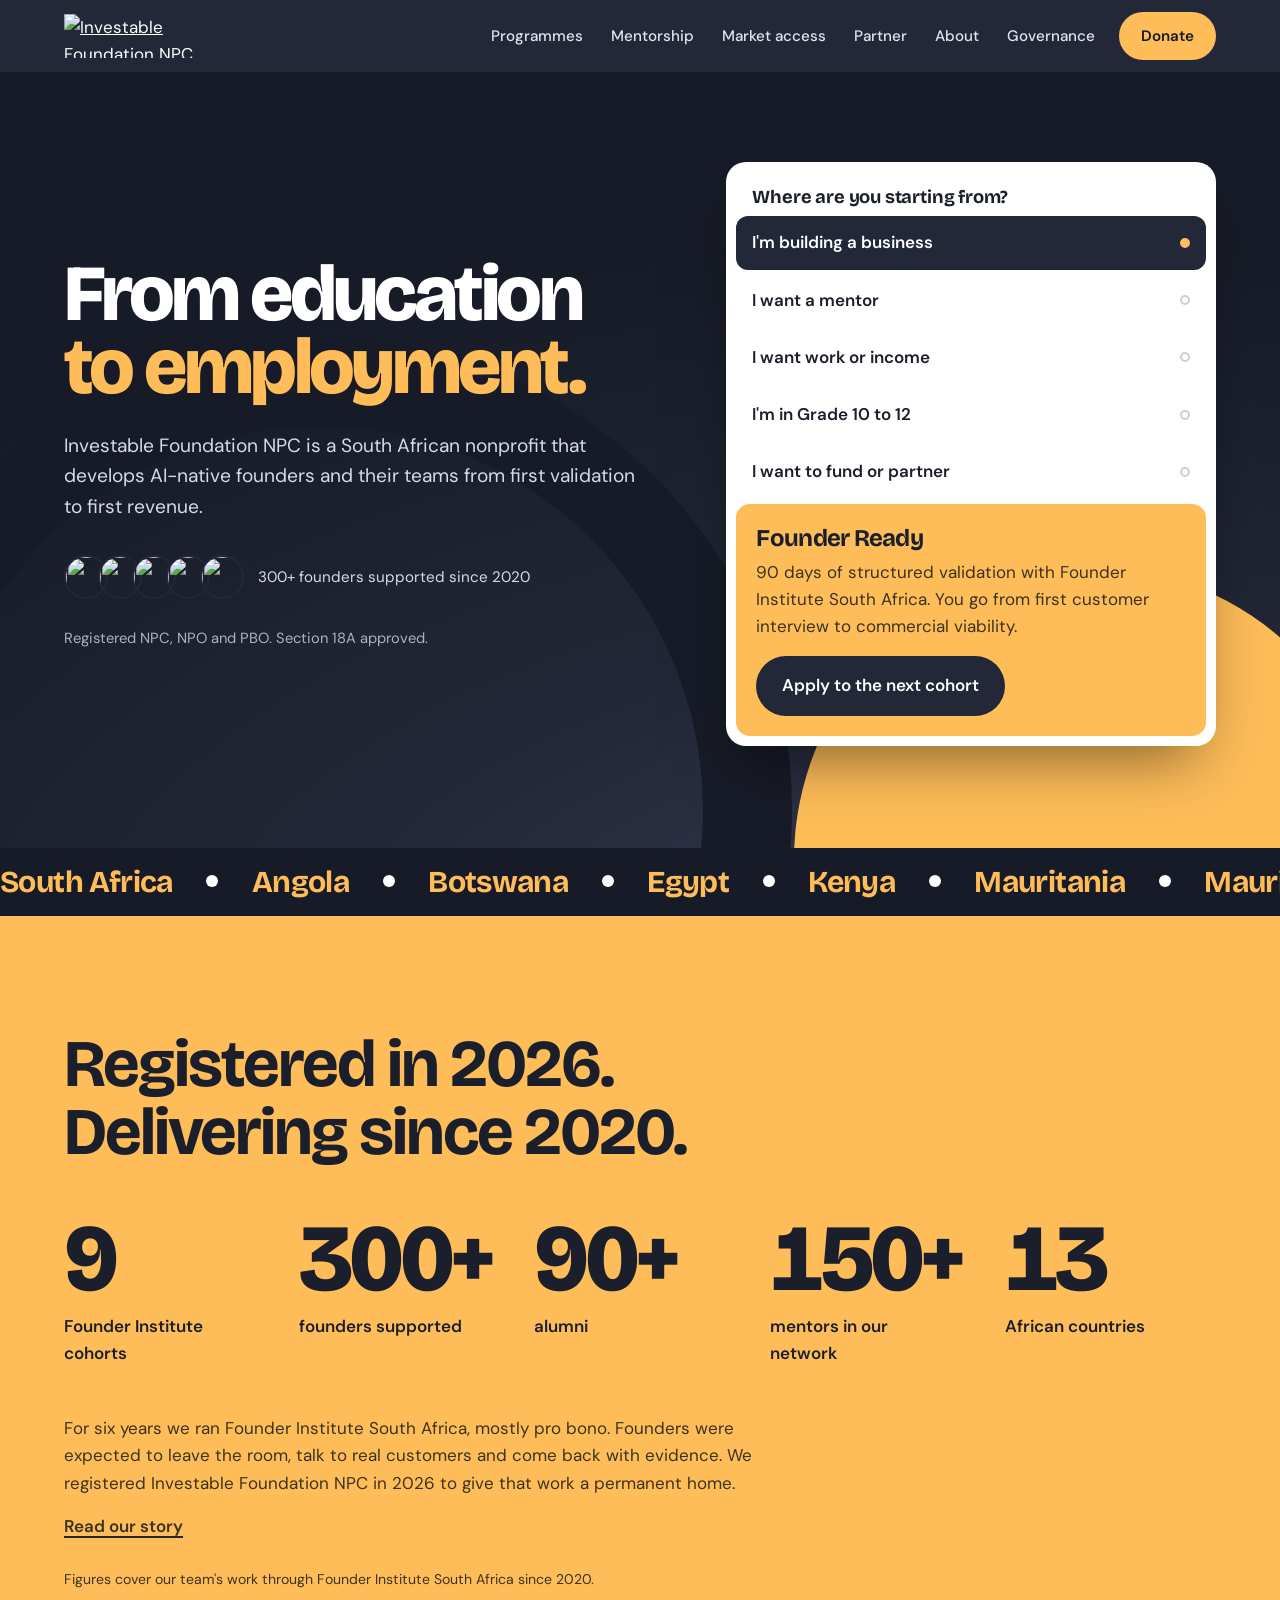
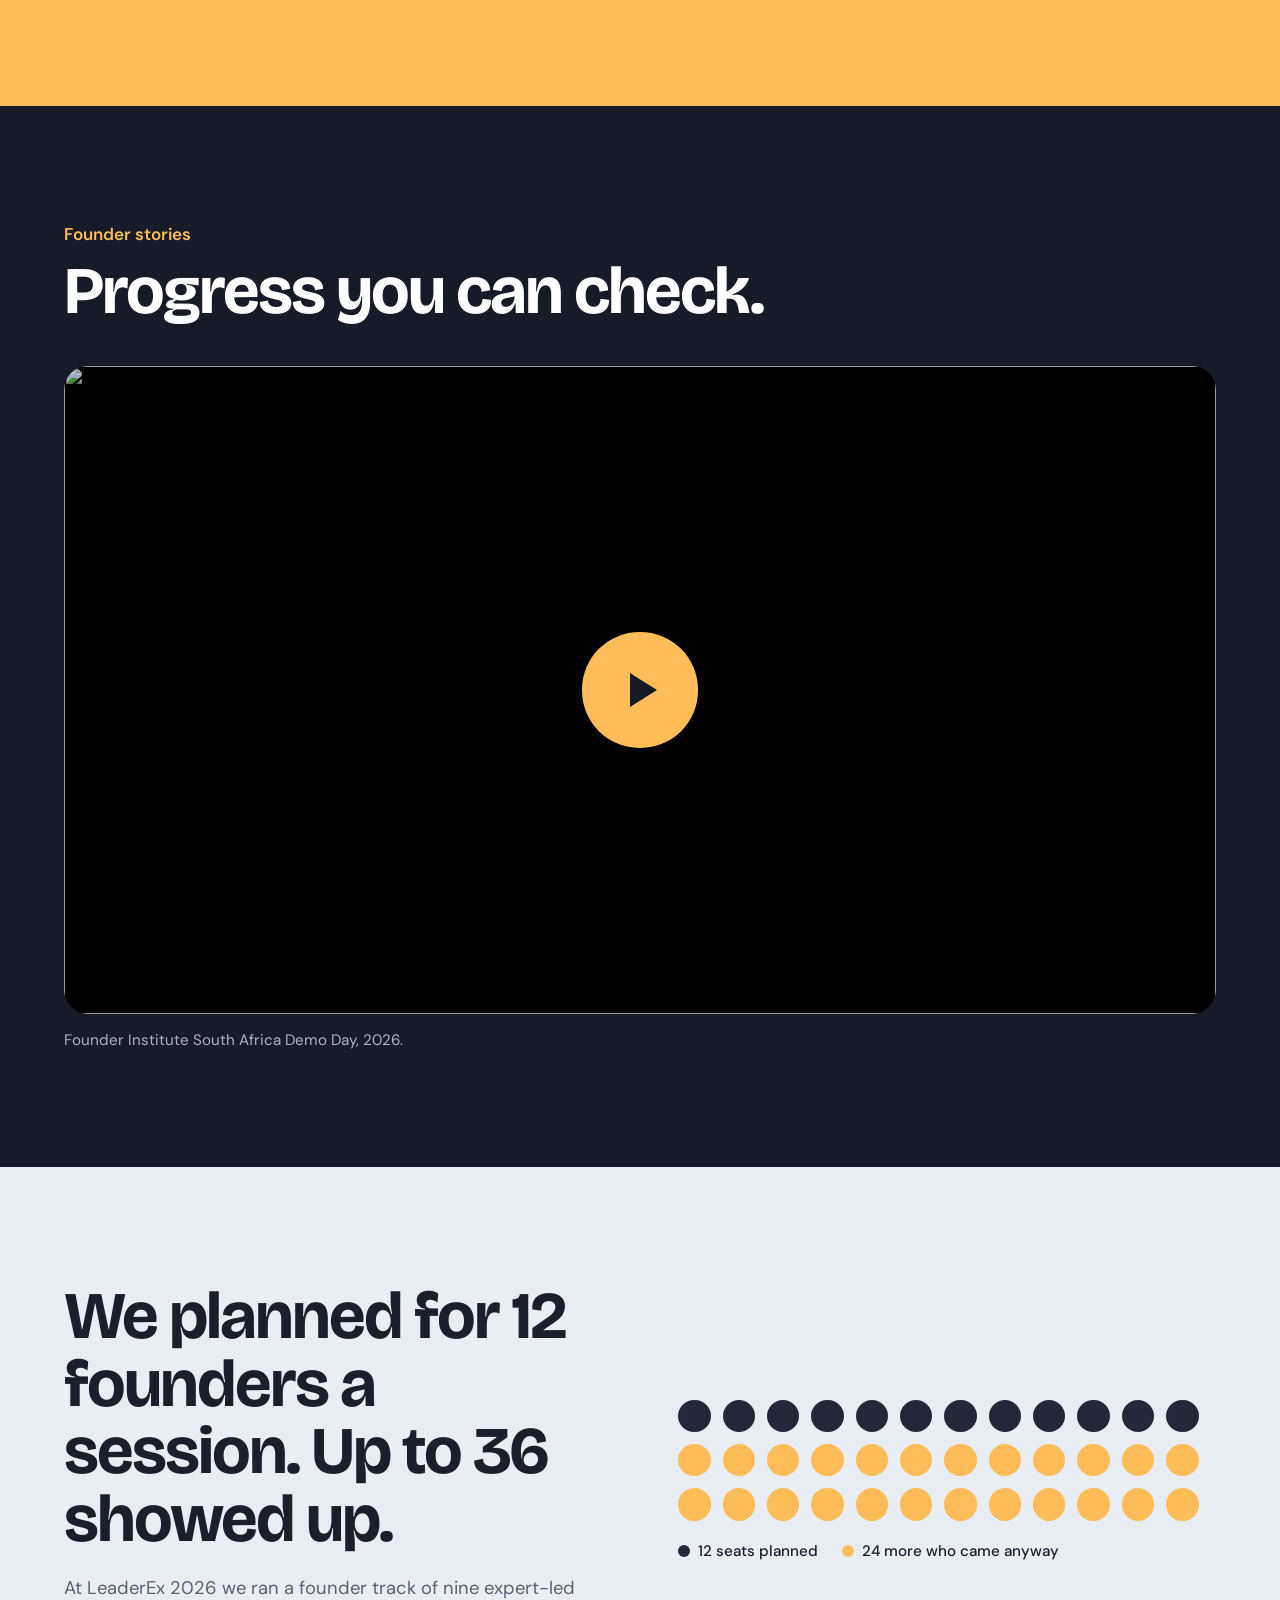
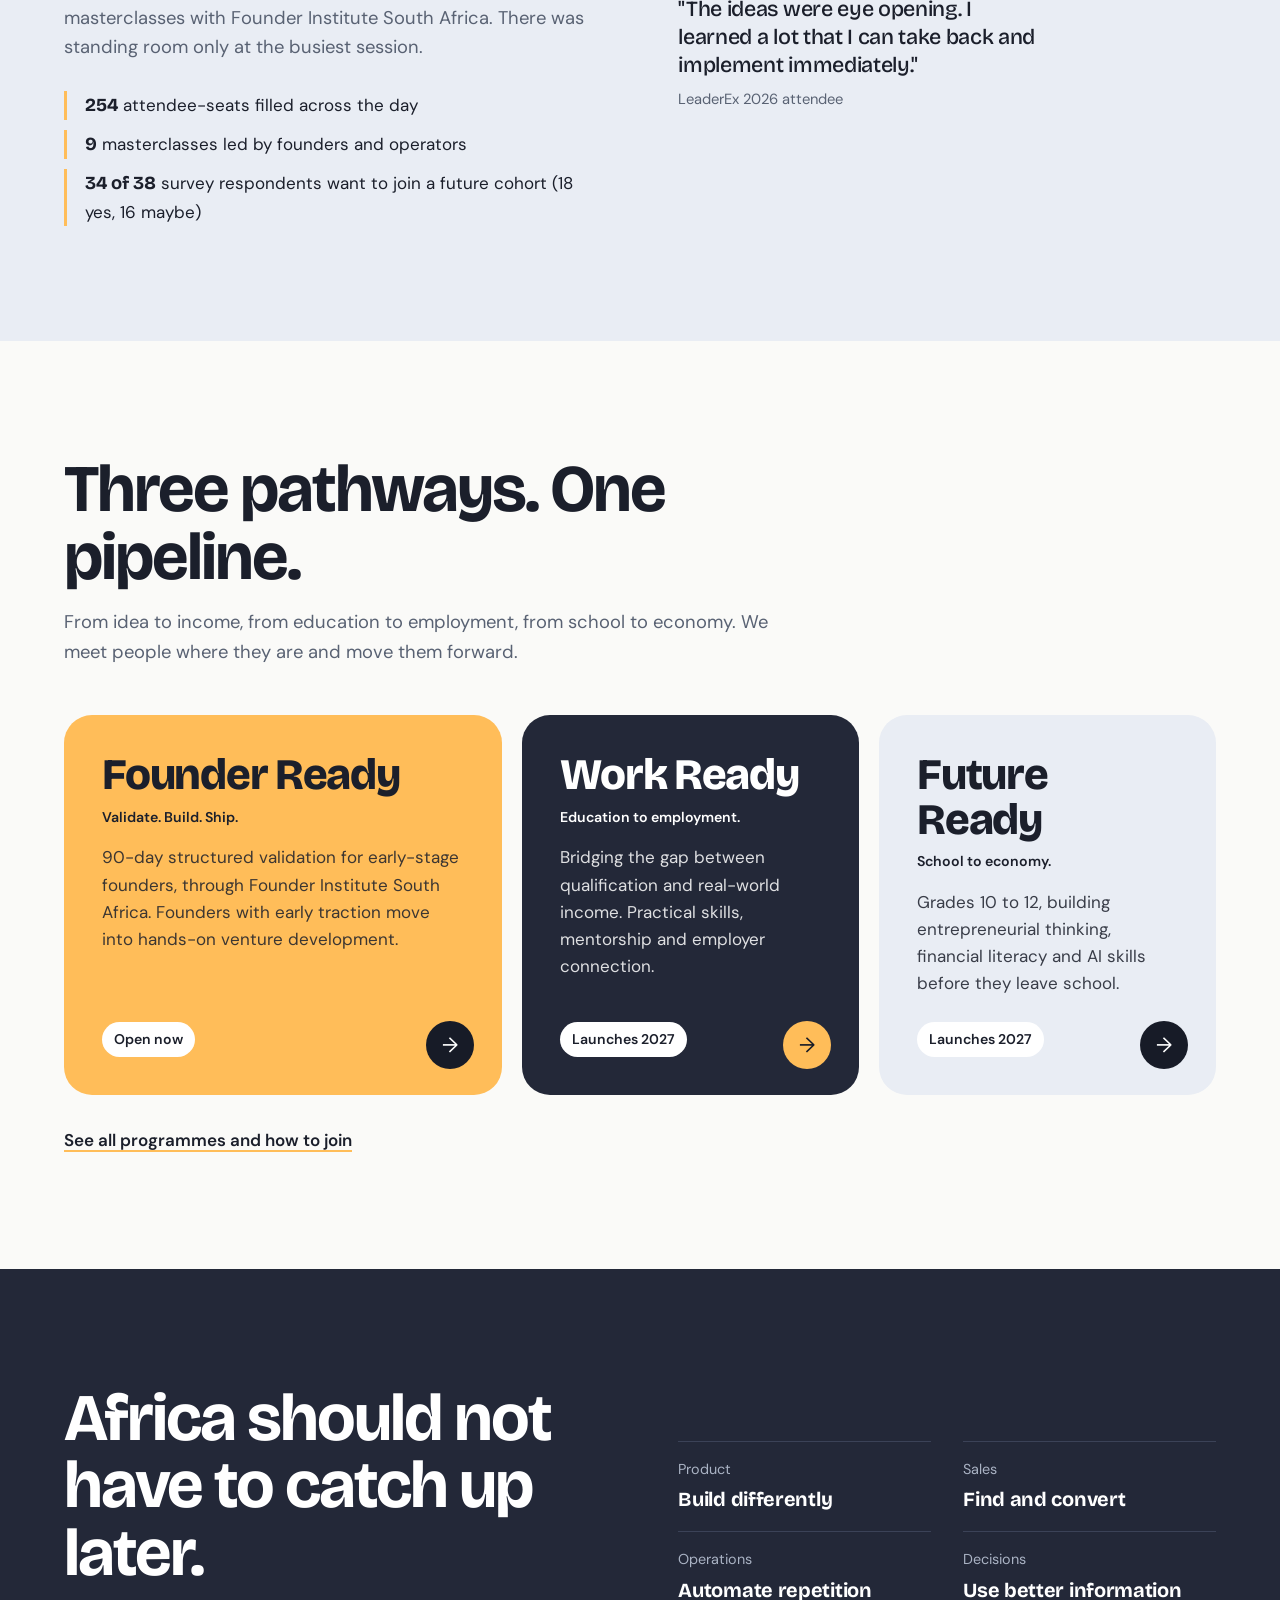
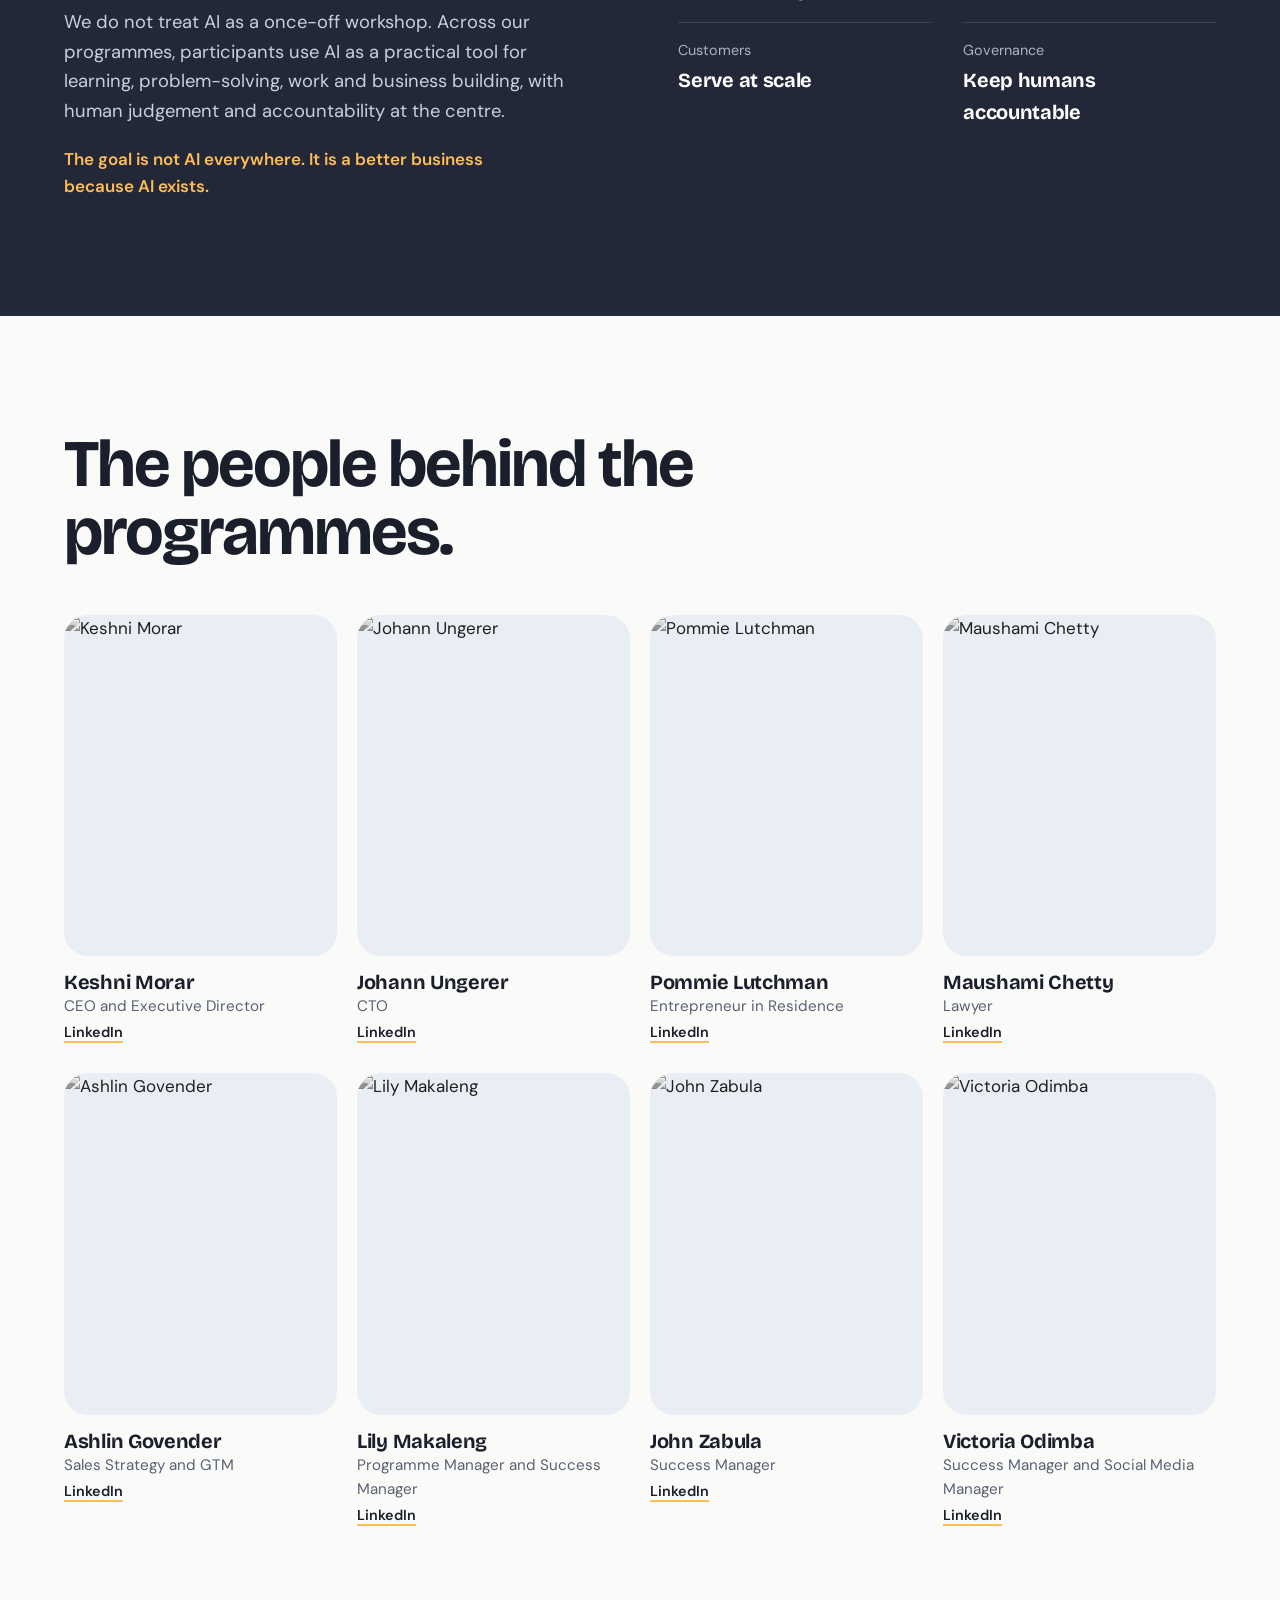
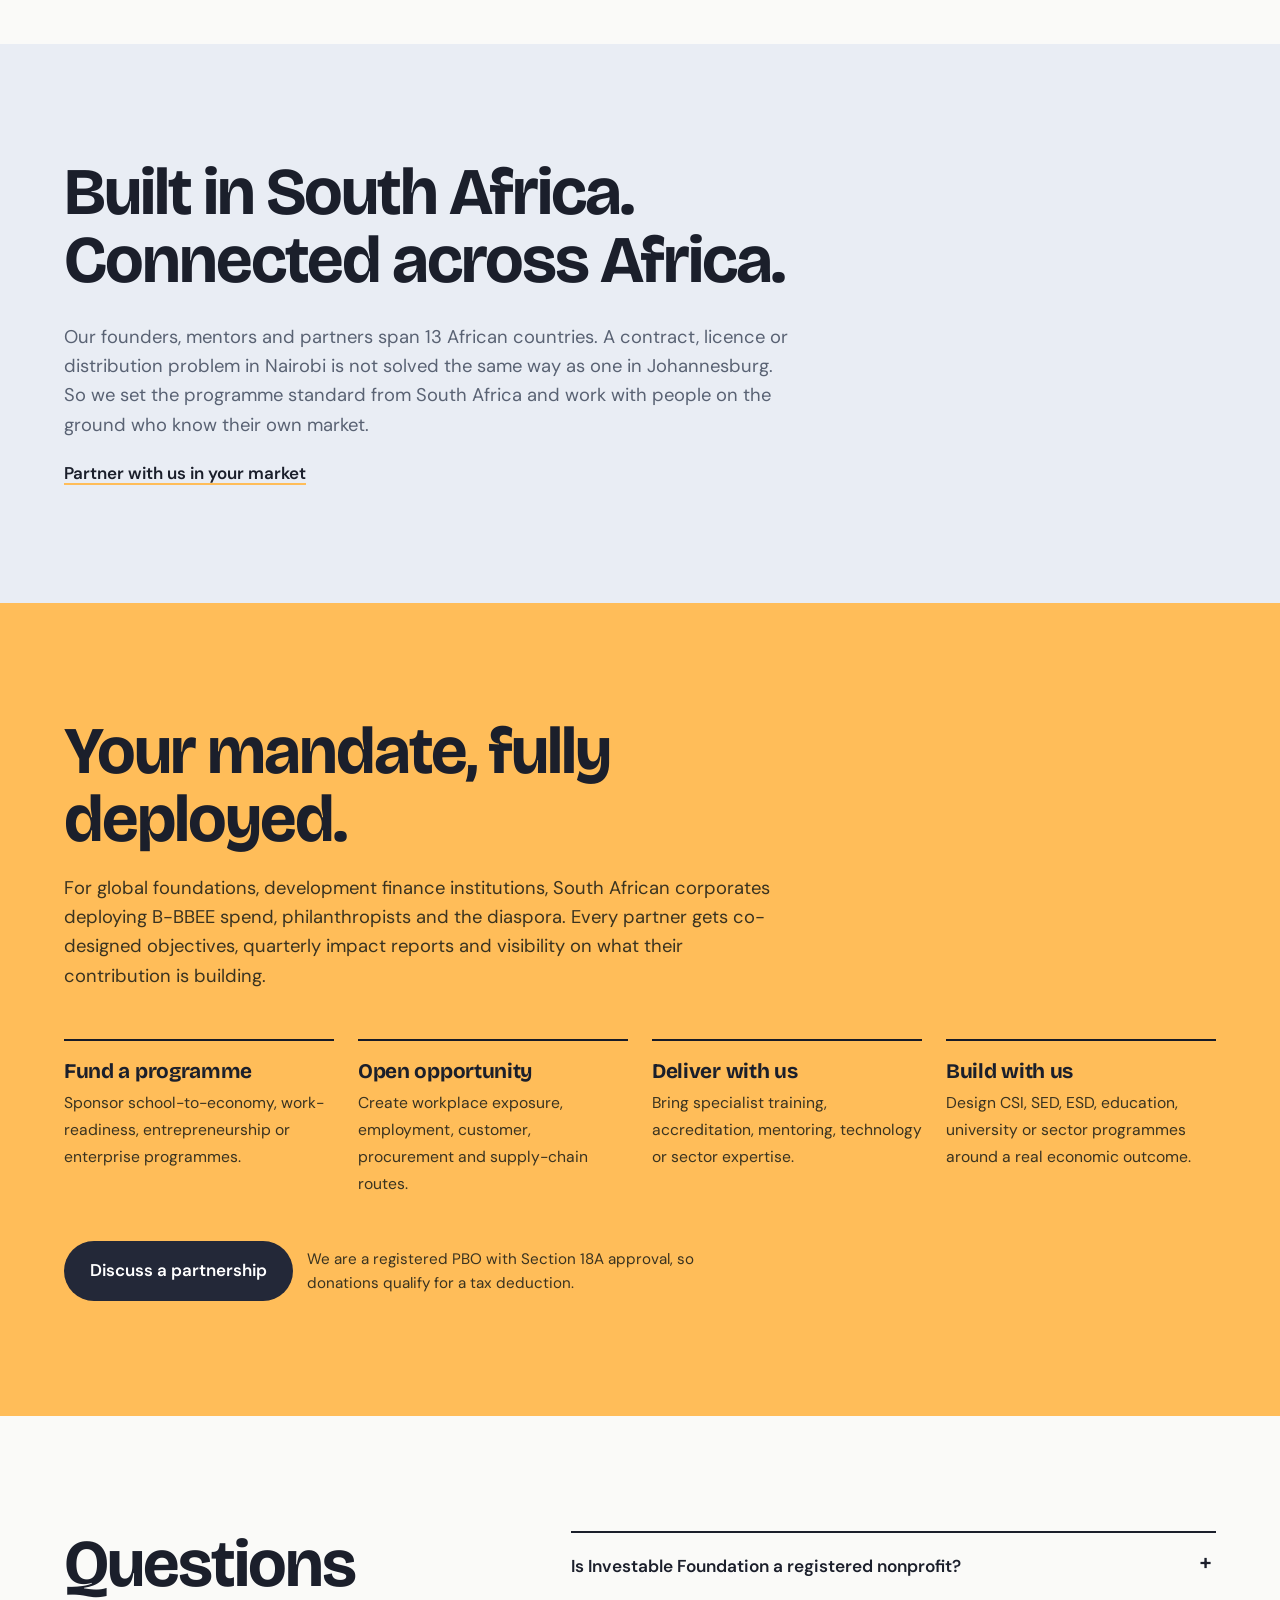
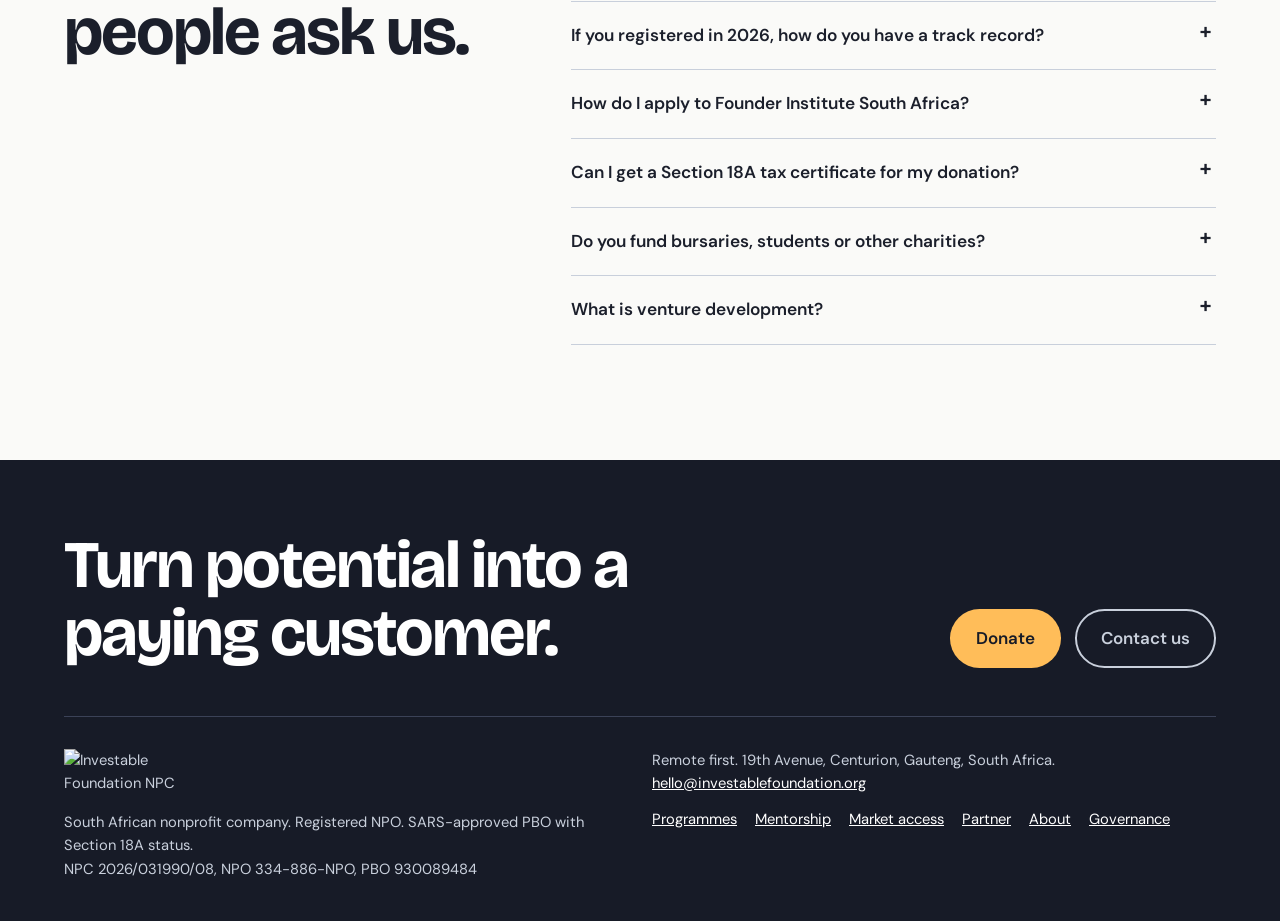
==== commit c2caa33b: "Add files via upload" ====
--- a/index.html
+++ b/index.html
@@ -18,8 +18,9 @@
     <div class="hero">
       <div class="wrap">
         <div>
-          <h1>From idea <span>to income.</span></h1>
+          <h1 aria-label="From idea to income."><span class="line">From <span class="swap" data-words="idea|education|school">idea</span></span><span class="line">to <span class="swap" data-words="income.|employment.|economy.">income.</span></span></h1>
           <p class="sub">Investable Foundation NPC is a South African nonprofit that develops AI-native founders and their teams from first validation to first revenue.</p>
+          <p class="faces-mini"><span id="faces-mini"></span>300+ founders supported since 2020</p>
           <p class="status">Registered NPC, NPO and PBO. Section 18A approved.</p>
         </div>
 
@@ -63,15 +64,30 @@
 
     <section class="record" id="track-record">
       <div class="wrap">
-        <div class="cols">
-          <p class="statement">Since <b>2020</b> our team has run <b><mark>9 cohorts</mark></b> of Founder Institute South Africa, supported <b><mark>300+ founders</mark></b> and graduated <b><mark>90+ alumni</mark></b>, with <b><mark>150+ mentors</mark></b> across <b><mark>13 African countries</mark></b>.</p>
-          <div class="story">
-            <p>For six years we ran Founder Institute South Africa, mostly pro bono. Founders were expected to leave the room, talk to real customers and come back with evidence.</p>
-            <p>We registered Investable Foundation NPC in 2026 to give that work a permanent home.</p>
-            <p><a class="text-link" href="/about">Read our story</a></p>
-          </div>
-        </div>
-        <p class="footnote">Figures cover our team's work through Founder Institute South Africa since 2020. We report on what changed: customer interviews, first paying customers, pivots, and progress after the programme ends.</p>
+        <h2>Registered in 2026. Delivering since 2020.</h2>
+        <div class="nums">
+          <div><b>9</b><span>Founder Institute cohorts</span></div>
+          <div><b>300+</b><span>founders supported</span></div>
+          <div><b>90+</b><span>alumni</span></div>
+          <div><b>150+</b><span>mentors in our network</span></div>
+          <div><b>13</b><span>African countries</span></div>
+        </div>
+        <div class="story">
+          <p>For six years we ran Founder Institute South Africa, mostly pro bono. Founders were expected to leave the room, talk to real customers and come back with evidence. We registered Investable Foundation NPC in 2026 to give that work a permanent home.</p>
+          <p style="margin-top:16px"><a class="text-link" href="/about">Read our story</a></p>
+        </div>
+        <p class="footnote">Figures cover our team's work through Founder Institute South Africa since 2020.</p>
+      </div>
+    </section>
+
+    <section class="video" id="stories">
+      <div class="wrap">
+        <p class="who">Founder stories</p>
+        <h2>Progress you can check.</h2>
+        <button class="player" data-video="Z3Wa70lmG90" aria-label="Play the Demo Day 2026 video">
+          <img src="https://i.ytimg.com/vi/Z3Wa70lmG90/maxresdefault.jpg" alt="" loading="lazy" /><i></i>
+        </button>
+        <p class="cap">Founder Institute South Africa Demo Day, 2026.</p>
       </div>
     </section>
 
@@ -100,22 +116,22 @@
       <div class="wrap">
         <h2>Three pathways. One pipeline.</h2>
         <p class="lede">From idea to income, from education to employment, from school to economy. We meet people where they are and move them forward.</p>
-        <div class="ways">
-          <div class="way">
-            <h3>Founder Ready <small>Validate. Build. Ship.</small></h3>
-            <p>90-day structured validation for early-stage founders, through Founder Institute South Africa. Founders with early traction move into hands-on venture development: sales, pricing, contracts, systems and AI, until the next milestone is met.</p>
-            <span class="tag open">Open now</span>
-          </div>
-          <div class="way">
-            <h3>Work Ready <small>Education to employment.</small></h3>
+        <div class="trio">
+          <a href="/programmes">
+            <h3>Founder Ready</h3><small>Validate. Build. Ship.</small>
+            <p>90-day structured validation for early-stage founders, through Founder Institute South Africa. Founders with early traction move into hands-on venture development.</p>
+            <span class="tag">Open now</span>
+          </a>
+          <a href="/programmes">
+            <h3>Work Ready</h3><small>Education to employment.</small>
             <p>Bridging the gap between qualification and real-world income. Practical skills, mentorship and employer connection.</p>
             <span class="tag">Launches 2027</span>
-          </div>
-          <div class="way">
-            <h3>Future Ready <small>School to economy.</small></h3>
+          </a>
+          <a href="/programmes">
+            <h3>Future Ready</h3><small>School to economy.</small>
             <p>Grades 10 to 12, building entrepreneurial thinking, financial literacy and AI skills before they leave school.</p>
             <span class="tag">Launches 2027</span>
-          </div>
+          </a>
         </div>
         <p style="margin-top:32px"><a class="text-link" href="/programmes">See all programmes and how to join</a></p>
       </div>
@@ -139,11 +155,17 @@
       </div>
     </section>
 
-    <section class="reach" id="reach">
+    <section class="team">
+      <div class="wrap">
+        <h2>The people behind the programmes.</h2>
+        <ul class="faces" id="team"></ul>
+      </div>
+    </section>
+
+    <section class="reach band-mist" id="reach">
       <div class="wrap">
         <h2>Built in South Africa. Connected across Africa.</h2>
-        <p class="countries"><b>South Africa</b>, Angola, Botswana, Egypt, Kenya, Mauritania, Mauritius, Mozambique, Nigeria, Rwanda, Tanzania, Tunisia, Uganda.</p>
-        <p class="lede">A contract, licence or distribution problem in Nairobi is not solved the same way as one in Johannesburg. So we set the programme standard from South Africa and work with people on the ground who know their own market.</p>
+        <p class="lede">Our founders, mentors and partners span 13 African countries. A contract, licence or distribution problem in Nairobi is not solved the same way as one in Johannesburg. So we set the programme standard from South Africa and work with people on the ground who know their own market.</p>
         <a class="text-link" href="https://investablefoundation.org/contact">Partner with us in your market</a>
       </div>
     </section>
--- a/site.css
+++ b/site.css
@@ -236,3 +236,111 @@
 a.tag { text-decoration: none; }
 a.tag:hover { background: var(--navy); color: #fff; }
 .split h3 { font-size: 1.4rem; font-weight: 700; }
+
+/* ================= v2: bolder, with movement ================= */
+.wrap { max-width: 1360px; }
+h2 { font-size: clamp(2.2rem, 5.2vw, 4.4rem); }
+
+/* Hero: a gold sun rises behind the content */
+.hero { background: radial-gradient(120% 100% at 80% 120%, #3b3a55 0%, var(--navy) 45%, var(--navy-deep) 100%); }
+.hero::after { content: ""; position: absolute; right: -8vw; bottom: -24vw; width: 46vw; height: 46vw; border-radius: 50%; background: var(--gold); pointer-events: none; }
+.hero .wrap { z-index: 1; }
+.hero h1 { font-size: clamp(2.7rem, 6.2vw, 5.6rem); }
+.hero h1 .line { display: block; white-space: nowrap; color: inherit; }
+.hero h1 .swap { display: inline-block; color: inherit; }
+.hero h1 .line + .line, .hero h1 .line + .line .swap { color: var(--gold); }
+.faces-mini { display: flex; align-items: center; gap: 14px; margin-top: 32px; font-size: .95rem; color: #d5dbe6; }
+.faces-mini span { display: flex; }
+.faces-mini img { width: 44px; height: 44px; border-radius: 50%; object-fit: cover; border: 2px solid var(--navy); margin-left: -10px; }
+.faces-mini img:first-child { margin-left: 0; }
+
+/* Ticker under every hero */
+.ticker { background: var(--navy-deep); color: var(--gold); overflow: hidden; padding: 16px 0; font: 700 clamp(1.2rem, 2.4vw, 1.9rem) var(--display); letter-spacing: -0.02em; white-space: nowrap; }
+.ticker div { display: inline-block; animation: ticker 40s linear infinite; }
+.ticker span::after { content: ""; display: inline-block; width: .4em; height: .4em; border-radius: 50%; background: #fff; margin: 0 1.1em; vertical-align: .15em; }
+.ticker:hover div { animation-play-state: paused; }
+@keyframes ticker { to { transform: translateX(-50%); } }
+
+/* Big numbers */
+.record { background: var(--gold); }
+.record h2 { max-width: 20ch; }
+.nums { display: grid; grid-template-columns: repeat(5, 1fr); gap: 24px; margin: 48px 0; }
+.nums b { font: 800 clamp(3rem, 7.4vw, 6.6rem) var(--display); letter-spacing: -0.05em; line-height: .95; display: block; font-variant-numeric: tabular-nums; }
+.nums span { font-weight: 600; display: block; margin-top: 8px; max-width: 14ch; }
+.record .story { color: #3a3320; max-width: 62ch; }
+.record .footnote { color: #3a3320; }
+.record .text-link { text-decoration-color: var(--navy); }
+
+/* Video */
+.video { background: var(--navy-deep); color: #fff; }
+.video .who { color: var(--gold); font-weight: 600; margin-bottom: 10px; }
+.player { all: unset; display: block; position: relative; margin-top: 40px; width: 100%; aspect-ratio: 16 / 9; border-radius: 24px; overflow: hidden; cursor: pointer; background: #000; }
+.player img, .player iframe { position: absolute; inset: 0; width: 100%; height: 100%; object-fit: cover; border: 0; transition: transform .6s, opacity .3s; opacity: .8; }
+.player:hover img { transform: scale(1.04); opacity: 1; }
+.player i { position: absolute; inset: 0; margin: auto; width: clamp(72px, 9vw, 120px); height: clamp(72px, 9vw, 120px); border-radius: 50%; background: var(--gold); display: grid; place-items: center; animation: pulse 2s infinite; }
+.player i::before { content: ""; border-left: 1.6em solid var(--navy-deep); border-block: 1em solid transparent; margin-left: .4em; }
+.player:focus-visible { outline: 4px solid var(--gold); outline-offset: 4px; }
+.video .cap { margin-top: 14px; color: #aab3c4; font-size: .95rem; }
+@keyframes pulse { 0% { box-shadow: 0 0 0 0 rgba(255,189,89,.6); } 100% { box-shadow: 0 0 0 36px rgba(255,189,89,0); } }
+
+/* Three pathways as big blocks */
+.trio { display: grid; grid-template-columns: 1.3fr 1fr 1fr; gap: 20px; margin-top: 48px; }
+.trio a { text-decoration: none; border-radius: 28px; padding: clamp(24px, 3vw, 40px); min-height: 380px; display: flex; flex-direction: column; position: relative; overflow: hidden;
+          transition: transform .3s cubic-bezier(.2,.8,.2,1), box-shadow .3s; background: var(--mist); }
+.trio a:nth-child(1) { background: var(--gold); }
+.trio a:nth-child(2) { background: var(--navy); color: #fff; }
+.trio a:hover { transform: translateY(-10px) rotate(-.6deg); box-shadow: 0 30px 50px -24px rgba(23,27,39,.55); }
+.trio h3 { font-size: clamp(2rem, 3.4vw, 3.2rem); font-weight: 800; }
+.trio small { display: block; font-weight: 600; margin: 8px 0 16px; }
+.trio p { max-width: 44ch; opacity: .85; }
+.trio .tag { margin-top: auto; align-self: flex-start; background: #fff; color: var(--ink); }
+.trio a::after { content: "→"; position: absolute; right: 28px; bottom: 26px; width: 48px; height: 48px; border-radius: 50%; background: var(--navy-deep); color: #fff; display: grid; place-items: center; font-size: 1.3rem; transition: transform .3s; }
+.trio a:nth-child(2)::after { background: var(--gold); color: var(--navy-deep); }
+.trio a:hover::after { transform: translateX(8px) scale(1.1); }
+
+/* Team faces */
+.faces { list-style: none; padding: 0; margin: 48px 0 0; display: grid; grid-template-columns: repeat(4, 1fr); gap: 28px 20px; }
+.faces figure { margin: 0; border-radius: 24px; overflow: hidden; aspect-ratio: 4 / 5; background: var(--mist); }
+.faces img { width: 100%; height: 100%; object-fit: cover; display: block; filter: grayscale(1); transition: filter .4s, transform .6s; }
+.faces li:hover img { filter: none; transform: scale(1.06); }
+.faces b { display: block; font: 700 1.25rem var(--display); letter-spacing: -0.015em; margin-top: 14px; }
+.faces span { color: var(--slate); font-size: .95rem; display: block; }
+.faces a { font-size: .9rem; font-weight: 600; text-underline-offset: 4px; text-decoration-color: var(--gold); text-decoration-thickness: 2px; }
+
+/* Tiles and rows react to the mouse */
+.items li { border-top: 0; padding: 26px 24px; border-radius: 22px; background: #fff; transition: transform .3s cubic-bezier(.2,.8,.2,1), background .3s, color .3s, box-shadow .3s; }
+.band-mist .items li, .items li { box-shadow: 0 1px 0 rgba(23,27,39,.06); }
+.band-navy .items li { background: rgba(255,255,255,.07); }
+.band-gold .items li { background: rgba(255,255,255,.45); }
+html .items li:hover { transform: translateY(-8px); background: var(--navy); color: #fff; box-shadow: 0 24px 40px -24px rgba(23,27,39,.6); }
+html .band-navy .items li:hover { background: var(--gold); color: var(--navy-deep); }
+.way { transition: background .25s, padding .25s; border-radius: 16px; }
+.way:hover { background: var(--gold); padding-inline: 22px; }
+.way:hover p, .way:hover h3 small { color: #3a3320; }
+.way:hover .tag { background: #fff; }
+.btn { transition: background .15s, color .15s, border-color .15s, transform .2s; }
+.btn:hover { transform: translateY(-3px); }
+.stats b { font-size: clamp(3rem, 6vw, 4.6rem); font-variant-numeric: tabular-nums; }
+.seats i.planned { background: var(--navy); }
+
+/* Movement. Everything below only applies when site.js has switched it on. */
+.motion .hero::after { animation: rise 1.6s cubic-bezier(.2,.8,.2,1) both; }
+.motion .hero .wrap > * { animation: up .8s cubic-bezier(.2,.8,.2,1) both; }
+.motion .hero .wrap > :nth-child(2) { animation-delay: .15s; }
+.motion .swap.go { animation: swap .6s cubic-bezier(.2,.8,.2,1); }
+.motion .rv { opacity: 0; transform: translateY(36px); transition: opacity .7s, transform .7s cubic-bezier(.2,.8,.2,1); }
+.motion .rv.in { opacity: 1; transform: none; }
+.motion .seats i { transform: scale(0); transition: transform .4s cubic-bezier(.3,1.7,.5,1); transition-delay: calc(var(--i) * 45ms); }
+.motion .seats.in i { transform: scale(1); }
+@keyframes rise { from { transform: translateY(60%); } }
+@keyframes up { from { opacity: 0; transform: translateY(30px); } }
+@keyframes swap { from { opacity: 0; transform: translateY(.5em); } }
+
+@media (max-width: 900px) {
+  .hero::after { bottom: -34vw; }
+  .nums { grid-template-columns: 1fr 1fr; }
+  .trio { grid-template-columns: 1fr; }
+  .trio a { min-height: 0; padding-bottom: 90px; }
+  .faces { grid-template-columns: 1fr 1fr; }
+}
+@media (prefers-reduced-motion: reduce) { .ticker div, .player i { animation: none; } }
